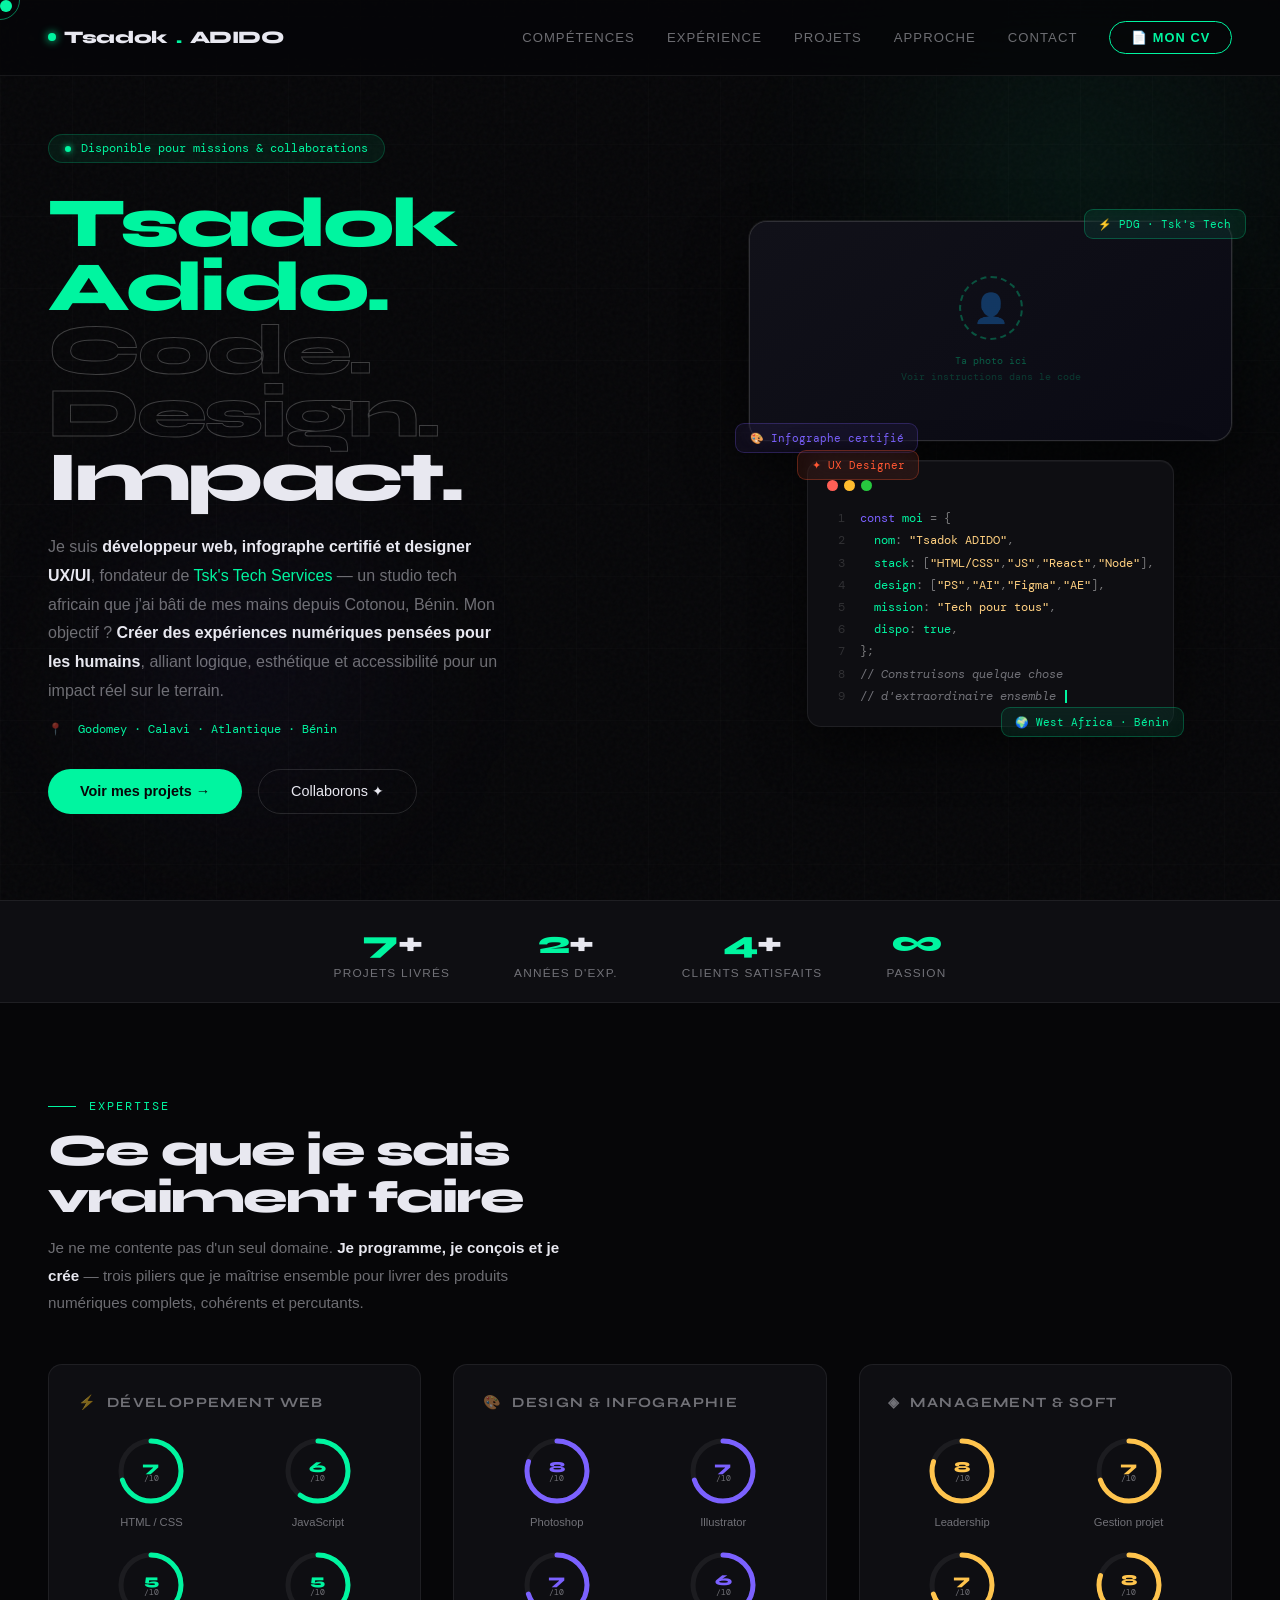
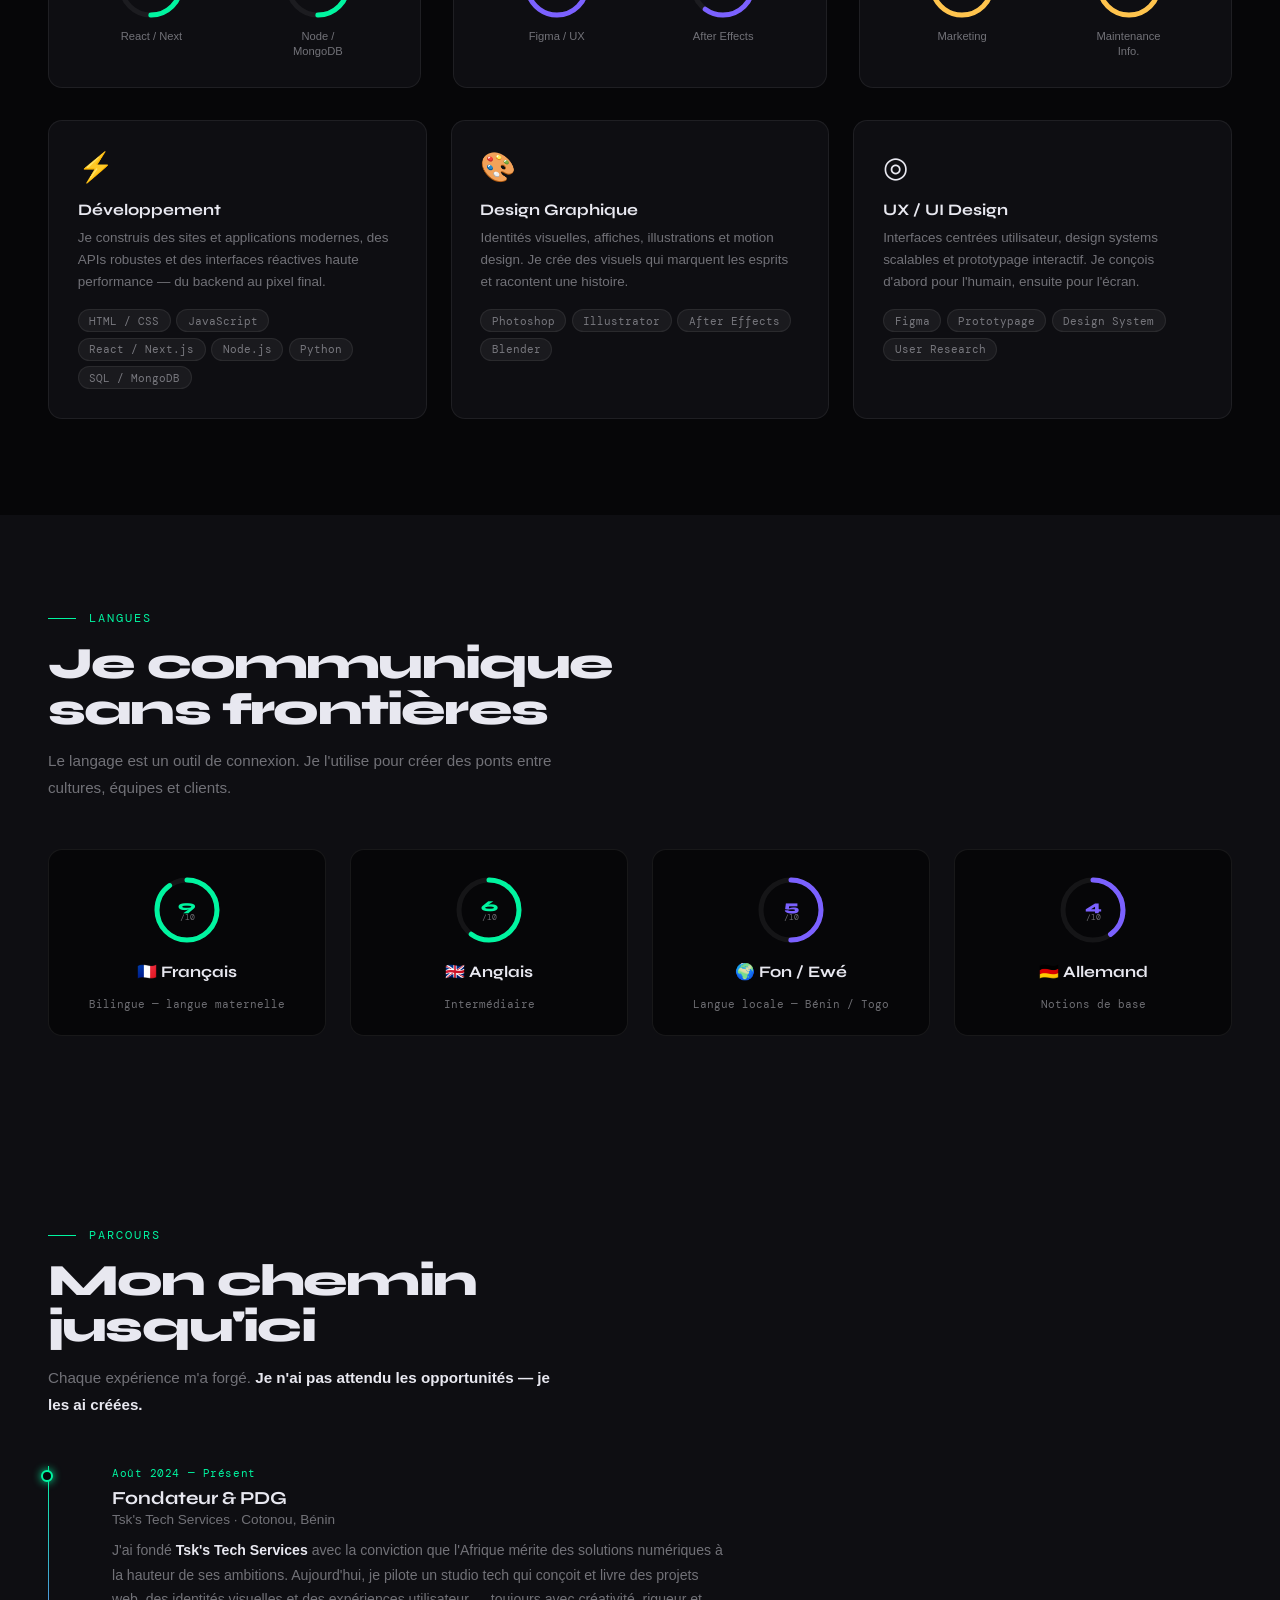
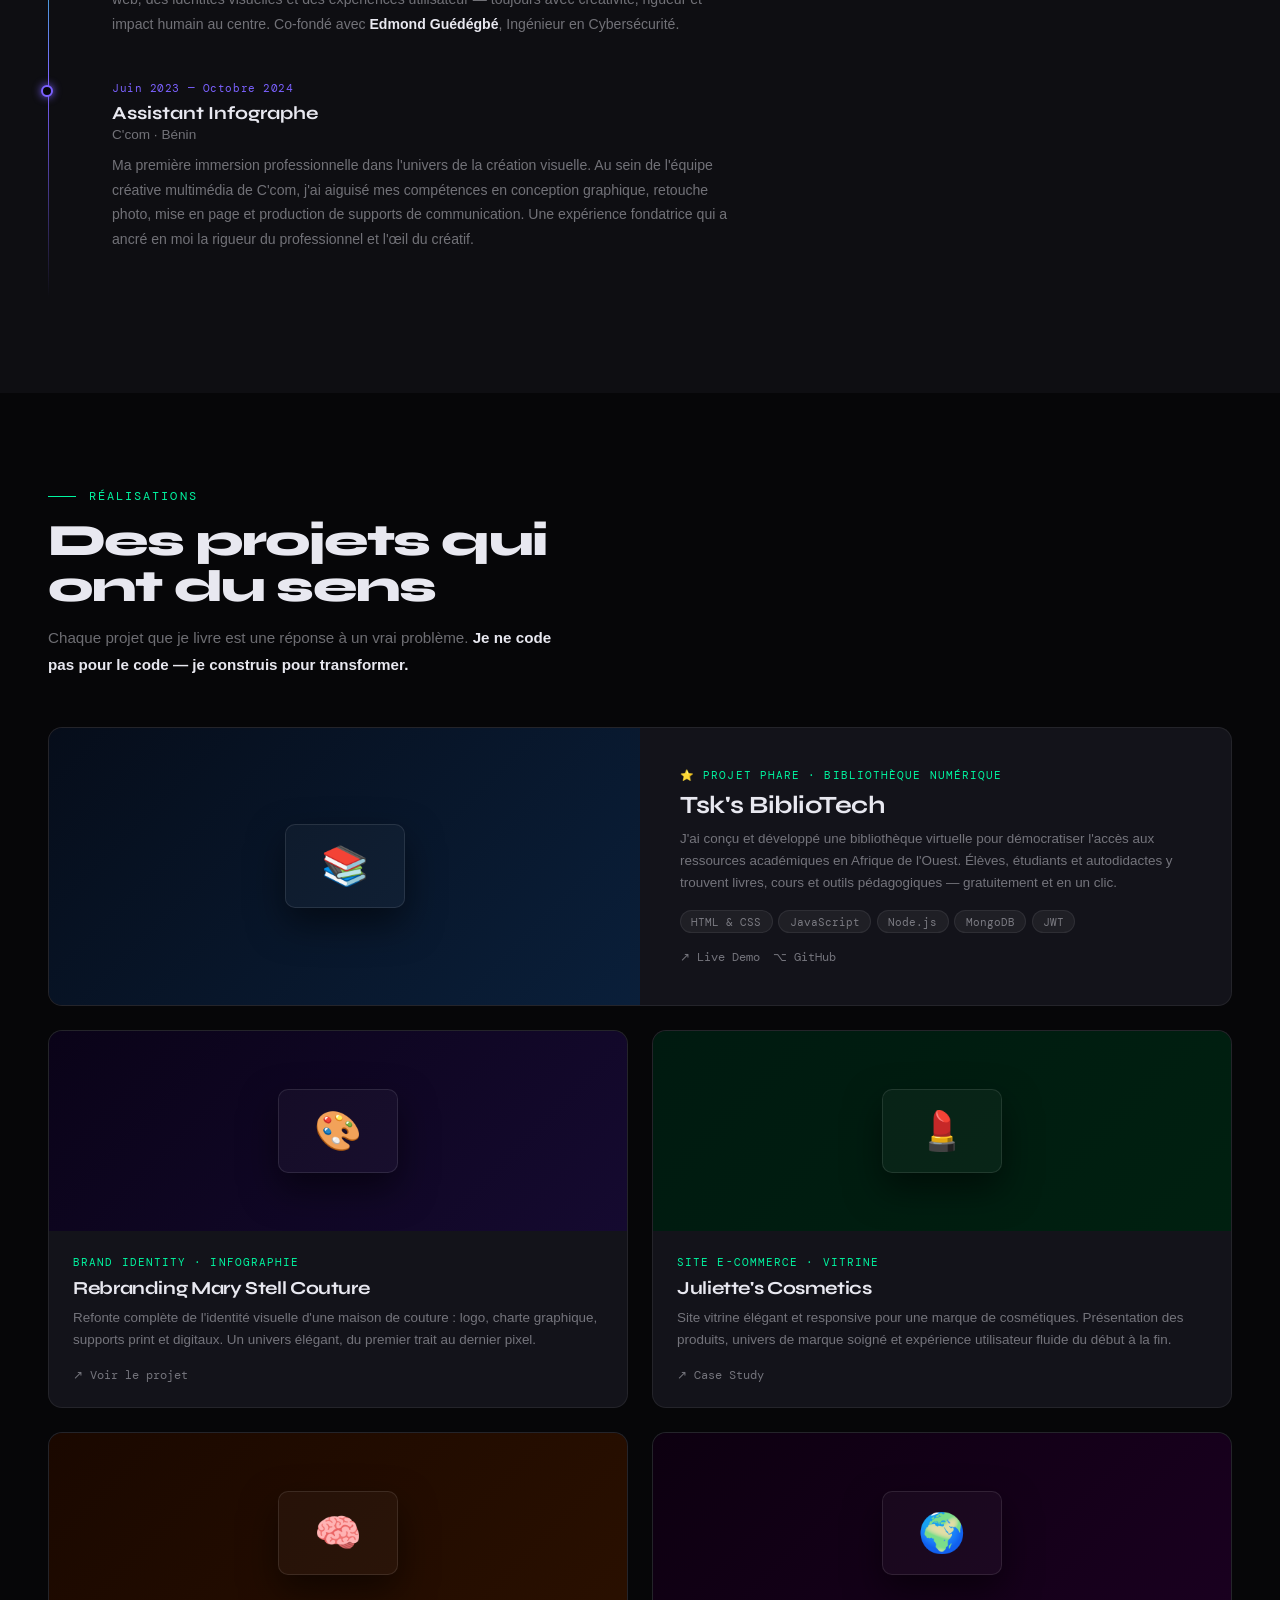
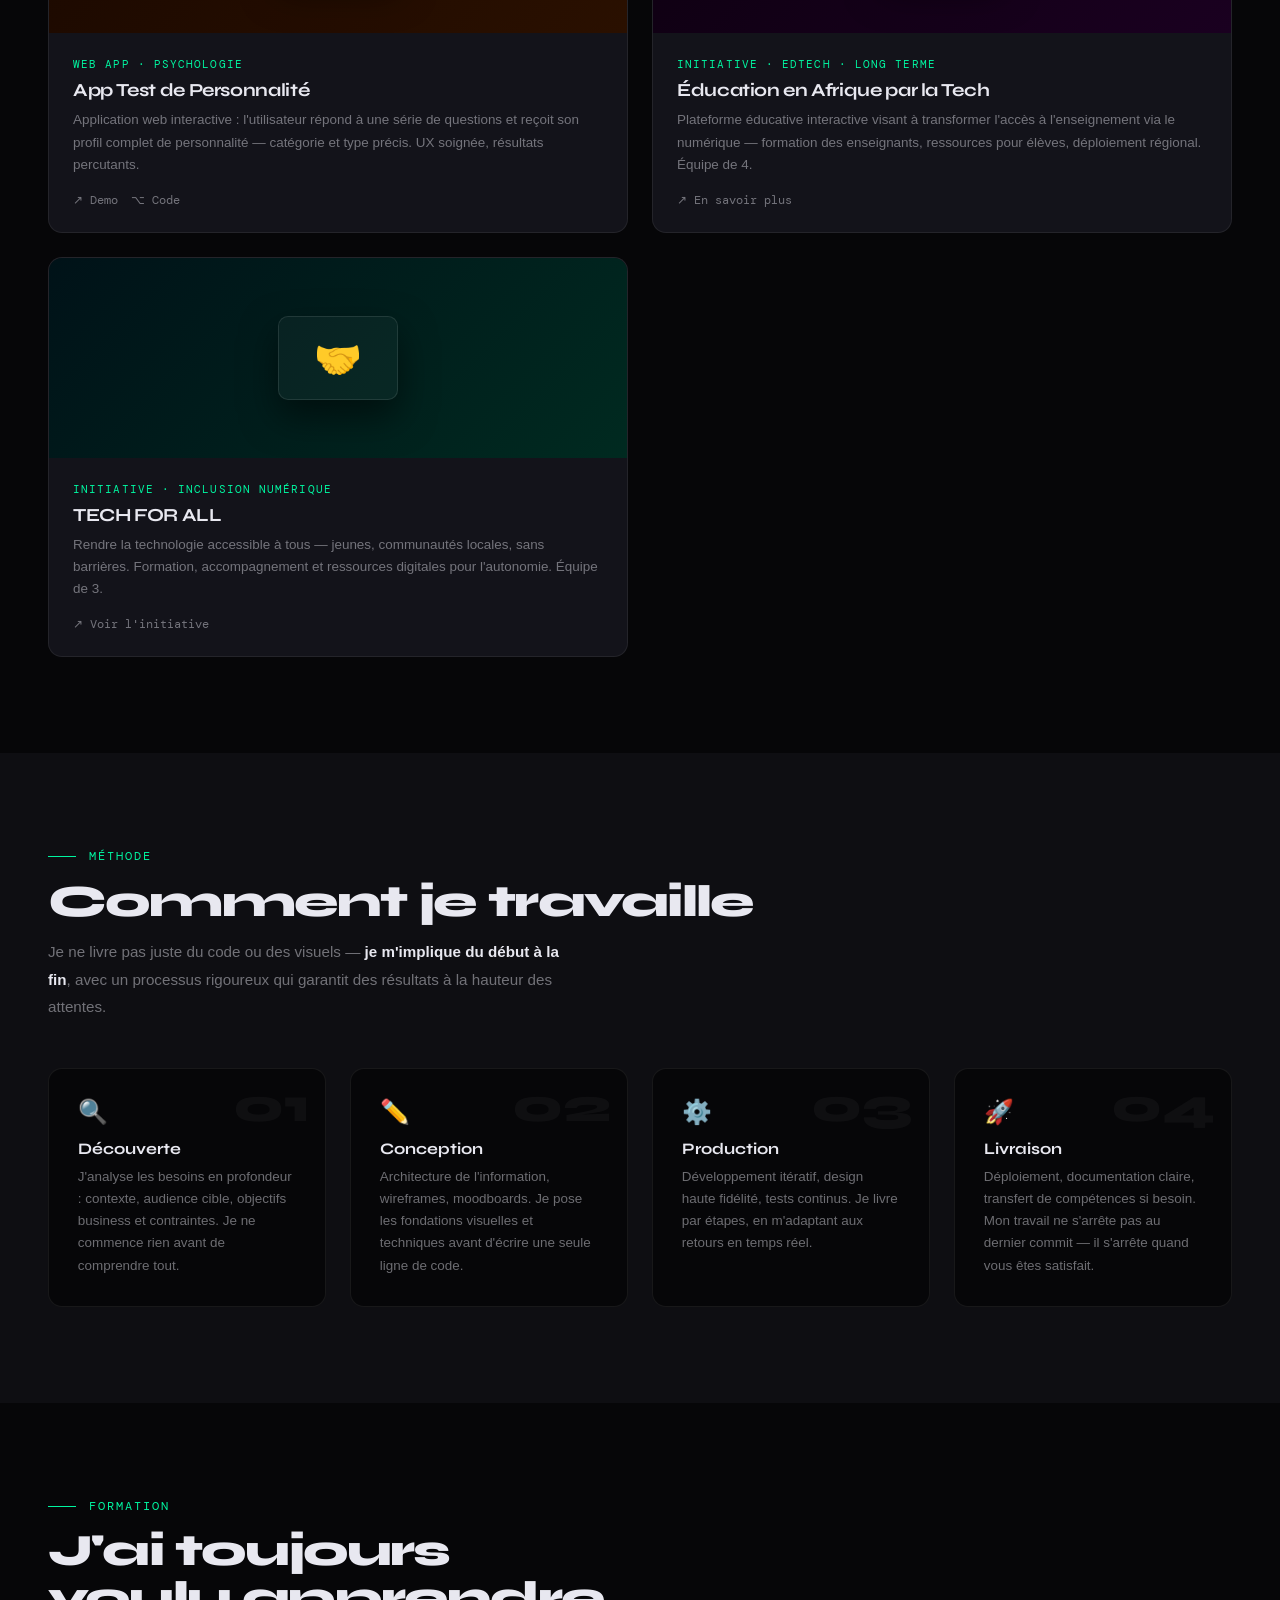
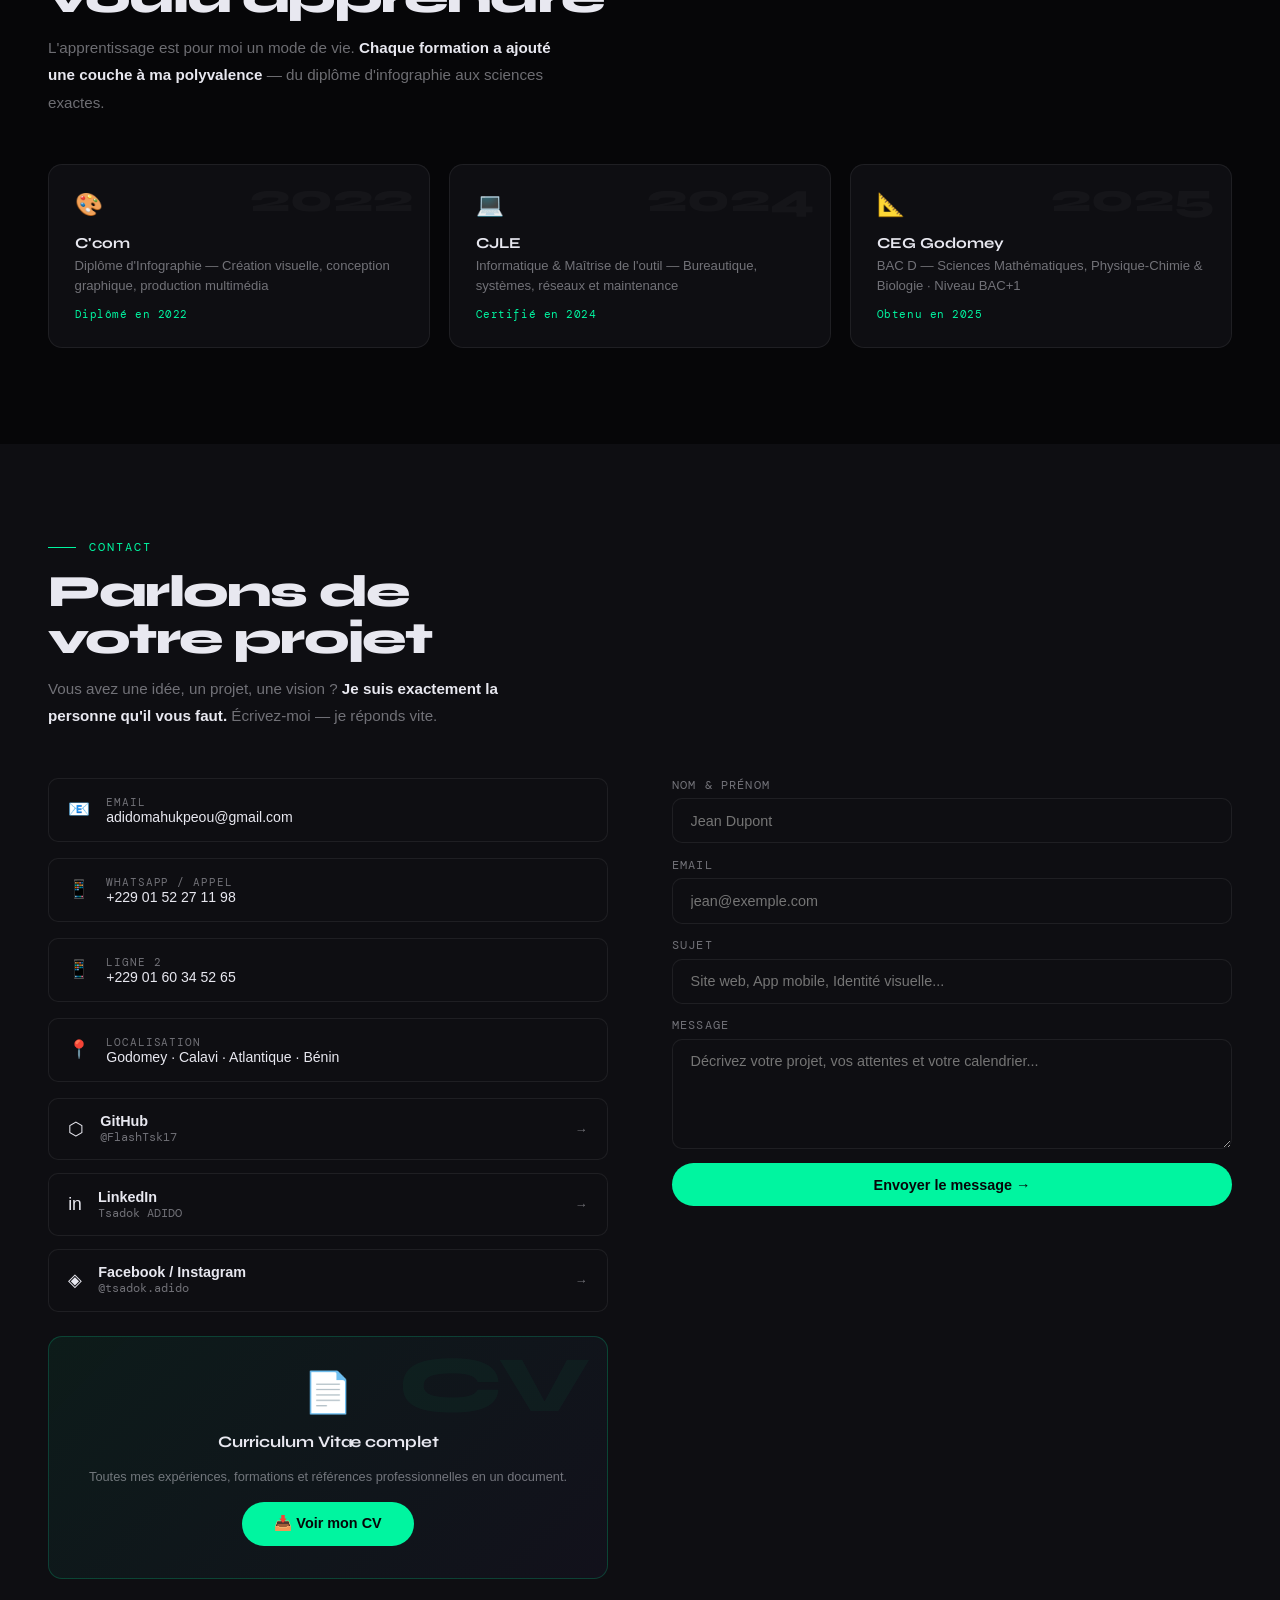
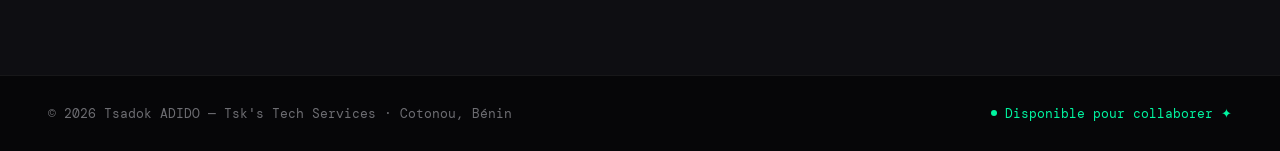
==== Tsadok's PortFolio.html @ 2be6f24f "Add files via upload" ====
<!DOCTYPE html>
<html lang="fr">
<head>
<meta charset="UTF-8">
<meta name="viewport" content="width=device-width, initial-scale=1.0">
<title>Tsadok Adido — Dev · Infographie · UX</title>
<meta name="description" content="Je suis Tsadok Adido — Fondateur de Tsk's Tech Services, développeur web, infographe et designer UX/UI basé à Cotonou, Bénin.">
<link href="https://fonts.googleapis.com/css2?family=Syne:wght@400;700;800&family=DM+Mono:wght@300;400&family=Cabinet+Grotesk:wght@400;500;700;900&display=swap" rel="stylesheet">
<style>
/* ═══════════════════════════════════════════════════
   VARIABLES
═══════════════════════════════════════════════════ */
:root {
  --bg:      #060608;
  --surf:    #0e0e12;
  --surf2:   #13131a;
  --border:  rgba(255,255,255,.07);
  --border2: rgba(255,255,255,.12);
  --accent:  #00f5a0;
  --accent2: #7b61ff;
  --accent3: #ff5733;
  --gold:    #ffc44d;
  --text:    #e8e8f0;
  --muted:   rgba(232,232,240,.46);
  --r:       14px;
  --glow:    0 0 40px rgba(0,245,160,.15);
}
*,*::before,*::after{margin:0;padding:0;box-sizing:border-box;}
html{scroll-behavior:smooth;}
body{
  background:var(--bg);
  color:var(--text);
  font-family:'Cabinet Grotesk',sans-serif;
  overflow-x:hidden;
}
a{text-decoration:none;color:inherit;}

/* ═══════════════════════════════════════════════════
   CURSOR — desktop mouse uniquement
═══════════════════════════════════════════════════ */
.cursor{
  width:12px;height:12px;background:var(--accent);border-radius:50%;
  position:fixed;top:0;left:0;pointer-events:none;z-index:9999;
  mix-blend-mode:screen;
}
.cursor-ring{
  width:40px;height:40px;
  border:1px solid rgba(0,245,160,.5);border-radius:50%;
  position:fixed;top:0;left:0;pointer-events:none;z-index:9998;
  transition:width .3s,height .3s;
}
@media(hover:hover){body{cursor:none;}a,button{cursor:none;}}
@media(hover:none){.cursor,.cursor-ring{display:none!important;}}

/* ═══════════════════════════════════════════════════
   NOISE + GRID
═══════════════════════════════════════════════════ */
body::before{
  content:'';position:fixed;inset:0;
  background-image:
    url("data:image/svg+xml,%3Csvg viewBox='0 0 256 256' xmlns='http://www.w3.org/2000/svg'%3E%3Cfilter id='n'%3E%3CfeTurbulence type='fractalNoise' baseFrequency='0.9' numOctaves='4' stitchTiles='stitch'/%3E%3C/filter%3E%3Crect width='100%25' height='100%25' filter='url(%23n)' opacity='0.03'/%3E%3C/svg%3E"),
    linear-gradient(rgba(255,255,255,.013) 1px,transparent 1px),
    linear-gradient(90deg,rgba(255,255,255,.013) 1px,transparent 1px);
  background-size:auto,72px 72px,72px 72px;
  pointer-events:none;z-index:0;
}

/* ═══════════════════════════════════════════════════
   KEYFRAMES
═══════════════════════════════════════════════════ */
@keyframes blink  {0%,100%{opacity:1}50%{opacity:.1}}
@keyframes fadeUp {from{opacity:0;transform:translateY(28px)}to{opacity:1;transform:none}}
@keyframes floatA {0%,100%{transform:translateY(0)}50%{transform:translateY(-8px)}}
@keyframes floatB {0%,100%{transform:translateY(0)}50%{transform:translateY(7px)}}
@keyframes orb1   {0%,100%{transform:translateY(0) scale(1)}50%{transform:translateY(-30px) scale(1.05)}}
@keyframes orb2   {0%,100%{transform:translateY(0)}50%{transform:translateY(20px)}}
@keyframes spin   {to{transform:rotate(360deg)}}
@keyframes caret  {0%,100%{opacity:1}50%{opacity:0}}

/* ═══════════════════════════════════════════════════
   NAV
═══════════════════════════════════════════════════ */
nav{
  position:fixed;top:0;left:0;right:0;
  padding:1.3rem 3rem;
  display:flex;justify-content:space-between;align-items:center;
  z-index:500;backdrop-filter:blur(22px);
  border-bottom:1px solid var(--border);
  background:rgba(6,6,8,.78);
}
.nav-logo{
  font-family:'Syne',sans-serif;font-weight:800;font-size:1.1rem;
  letter-spacing:-.02em;display:flex;align-items:center;gap:.5rem;
}
.nav-logo .ndot{
  width:8px;height:8px;background:var(--accent);border-radius:50%;
  box-shadow:0 0 8px var(--accent);animation:blink 2s ease infinite;
}
.nav-links{display:flex;gap:2rem;list-style:none;align-items:center;}
.nav-links a{
  color:var(--muted);font-size:.82rem;font-weight:500;
  letter-spacing:.08em;text-transform:uppercase;
  transition:color .25s;position:relative;
}
.nav-links a::after{
  content:'';position:absolute;bottom:-3px;left:0;
  width:0;height:1px;background:var(--accent);transition:width .3s;
}
.nav-links a:hover{color:var(--text);}
.nav-links a:hover::after{width:100%;}
.nav-cv{
  padding:.5rem 1.3rem;border:1px solid var(--accent);border-radius:100px;
  color:var(--accent)!important;font-size:.8rem!important;font-weight:600!important;
  transition:background .25s,color .25s,box-shadow .25s!important;
  display:flex;align-items:center;gap:.4rem;
}
.nav-cv:hover{background:var(--accent);color:var(--bg)!important;box-shadow:0 0 20px rgba(0,245,160,.3);}
.nav-cv::after{display:none!important;}

/* Hamburger */
.hamburger{
  display:none;flex-direction:column;gap:5px;
  background:none;border:none;padding:.4rem;z-index:510;position:relative;
}
.hamburger span{
  display:block;width:24px;height:2px;background:var(--text);border-radius:2px;
  transition:transform .3s,opacity .3s;
}
.hamburger.open span:nth-child(1){transform:translateY(7px) rotate(45deg);}
.hamburger.open span:nth-child(2){opacity:0;}
.hamburger.open span:nth-child(3){transform:translateY(-7px) rotate(-45deg);}

/* ═══════════════════════════════════════════════════
   HERO
═══════════════════════════════════════════════════ */
.hero{
  min-height:100vh;display:grid;grid-template-columns:1.15fr .85fr;
  align-items:center;padding:7rem 3rem 4rem;
  position:relative;overflow:hidden;gap:3rem;
}
.orb{position:absolute;border-radius:50%;pointer-events:none;filter:blur(90px);}
.orb1{
  width:520px;height:520px;top:-80px;right:-60px;
  background:radial-gradient(circle,rgba(0,245,160,.1),transparent 65%);
  animation:orb1 8s ease-in-out infinite;
}
.orb2{
  width:380px;height:380px;bottom:40px;left:60px;
  background:radial-gradient(circle,rgba(123,97,255,.09),transparent 65%);
  animation:orb2 11s ease-in-out infinite;
}
.hero-content{position:relative;z-index:1;}

.hero-badge{
  display:inline-flex;align-items:center;gap:.6rem;
  padding:.38rem 1rem;
  background:rgba(0,245,160,.07);border:1px solid rgba(0,245,160,.2);
  border-radius:100px;font-family:'DM Mono',monospace;
  font-size:.72rem;color:var(--accent);margin-bottom:1.8rem;
  animation:fadeUp .7s ease both;
}
.badge-dot{
  width:6px;height:6px;background:var(--accent);border-radius:50%;
  box-shadow:0 0 6px var(--accent);animation:blink 1.5s ease infinite;
}
.hero-title{
  font-family:'Syne',sans-serif;
  font-size:clamp(2.8rem,5.5vw,5.6rem);
  font-weight:800;line-height:.9;letter-spacing:-.04em;
  margin-bottom:1.5rem;animation:fadeUp .7s .08s ease both;
}
.ht-name{display:block;color:var(--accent);}
.ht-out{display:block;-webkit-text-stroke:1px rgba(255,255,255,.22);color:transparent;}
.ht-plain{display:block;}

.hero-bio{
  color:var(--muted);font-size:1rem;line-height:1.8;
  max-width:460px;margin-bottom:.8rem;
  animation:fadeUp .7s .15s ease both;
}
/* Texte autobiographique mis en valeur */
.hero-bio strong{color:var(--text);}
.hero-bio em{color:var(--accent);font-style:normal;}

.hero-loc{
  display:inline-flex;align-items:center;gap:.5rem;
  font-family:'DM Mono',monospace;font-size:.74rem;color:var(--muted);
  margin-bottom:2rem;animation:fadeUp .7s .2s ease both;
}
.hero-loc b{color:var(--accent);font-weight:400;}

.hero-actions{
  display:flex;gap:1rem;flex-wrap:wrap;
  animation:fadeUp .7s .25s ease both;
}
.btn-primary{
  padding:.85rem 2rem;background:var(--accent);color:var(--bg);
  border:none;border-radius:100px;
  font-family:'Cabinet Grotesk',sans-serif;font-size:.9rem;font-weight:700;
  transition:transform .2s,box-shadow .2s;
  display:inline-flex;align-items:center;gap:.5rem;
}
.btn-primary:hover{transform:translateY(-2px);box-shadow:0 10px 30px rgba(0,245,160,.3);}
.btn-outline{
  padding:.85rem 2rem;background:transparent;
  border:1px solid var(--border2);color:var(--text);border-radius:100px;
  font-family:'Cabinet Grotesk',sans-serif;font-size:.9rem;font-weight:500;
  transition:border-color .2s,background .2s;
  display:inline-flex;align-items:center;gap:.5rem;
}
.btn-outline:hover{border-color:rgba(255,255,255,.25);background:rgba(255,255,255,.04);}

/* Photo + Code window côte à côte */
.hero-visual{
  position:relative;z-index:1;
  display:flex;flex-direction:column;gap:1.2rem;
  align-items:center;animation:fadeUp .7s .3s ease both;
}

/* Photo card */
.photo-card{position:relative;width:100%;}
.photo-frame{
  width:100%;height:220px;border-radius:18px;overflow:hidden;
  border:1px solid var(--border2);background:var(--surf2);
  box-shadow:0 30px 60px rgba(0,0,0,.6),0 0 0 1px var(--border);
}
/*
  ══ PHOTO — remplace ta photo ══
  Option A : dans .photo-frame, ajoute background-image:url('photo.jpg');background-size:cover;background-position:top;
             puis supprime la div .photo-ph
  Option B : remplace .photo-ph par <img src="photo.jpg" style="width:100%;height:100%;object-fit:cover;object-position:top" alt="Tsadok Adido">
*/
.photo-ph{
  width:100%;height:100%;
  background:linear-gradient(145deg,#111119,#0a0a14);
  display:flex;flex-direction:column;align-items:center;justify-content:center;gap:.8rem;
}
.photo-ph-icon{
  width:64px;height:64px;border-radius:50%;
  border:2px dashed rgba(0,245,160,.3);
  display:flex;align-items:center;justify-content:center;
  font-size:1.8rem;color:rgba(0,245,160,.4);
}
.photo-ph-text{
  font-family:'DM Mono',monospace;font-size:.65rem;
  color:rgba(0,245,160,.35);text-align:center;padding:0 1rem;line-height:1.6;
}
/* Chips */
.chip{
  position:absolute;padding:.45rem .85rem;border-radius:9px;
  font-size:.68rem;font-family:'DM Mono',monospace;
  border:1px solid;backdrop-filter:blur(10px);white-space:nowrap;
}
.chip1{top:-12px;right:-14px;background:rgba(0,245,160,.08);border-color:rgba(0,245,160,.25);color:var(--accent);animation:floatA 3s ease-in-out infinite;}
.chip2{bottom:-12px;left:-14px;background:rgba(123,97,255,.08);border-color:rgba(123,97,255,.25);color:var(--accent2);animation:floatB 4s ease-in-out infinite;}

/* Code window */
.code-window{
  background:var(--surf);border:1px solid var(--border);border-radius:var(--r);
  padding:1.2rem;width:100%;
  font-family:'DM Mono',monospace;font-size:.75rem;line-height:1.85;
  box-shadow:0 20px 50px rgba(0,0,0,.5),inset 0 1px 0 rgba(255,255,255,.04);
}
.wc-row{display:flex;gap:6px;margin-bottom:1rem;}
.wc{width:11px;height:11px;border-radius:50%;}
.wc.r{background:#ff5f56;}.wc.y{background:#ffbd2e;}.wc.g{background:#27c93f;}
.cl{display:flex;gap:.9rem;}
.ln{color:rgba(255,255,255,.14);user-select:none;min-width:18px;text-align:right;}
.kw{color:var(--accent2);}.fn{color:var(--accent);}.str{color:#ffd080;}.cm{color:var(--muted);font-style:italic;}.pu{color:rgba(255,255,255,.45);}
.caret{display:inline-block;width:2px;height:13px;background:var(--accent);vertical-align:middle;animation:caret 1s step-end infinite;margin-left:2px;}
/* floating badges on code window */
.fb{
  position:absolute;padding:.45rem .85rem;border-radius:9px;
  font-size:.68rem;font-family:'DM Mono',monospace;
  border:1px solid;backdrop-filter:blur(10px);white-space:nowrap;pointer-events:none;
}
.fb1{top:-10px;left:-10px;background:rgba(255,87,51,.1);border-color:rgba(255,87,51,.3);color:var(--accent3);animation:floatA 3.5s ease-in-out infinite;}
.fb2{bottom:-10px;right:-10px;background:rgba(0,245,160,.08);border-color:rgba(0,245,160,.25);color:var(--accent);animation:floatB 4s 1s ease-in-out infinite;}
.code-wrap{position:relative;}

/* ═══════════════════════════════════════════════════
   STATS BAR
═══════════════════════════════════════════════════ */
.stats-bar{
  padding:1.4rem 3rem;
  border-top:1px solid var(--border);border-bottom:1px solid var(--border);
  display:flex;justify-content:center;gap:4rem;
  background:var(--surf);position:relative;z-index:1;
}
.stat{text-align:center;}
.stat-num{font-family:'Syne',sans-serif;font-size:2rem;font-weight:800;letter-spacing:-.03em;}
.stat-num em{color:var(--accent);font-style:normal;}
.stat-label{font-size:.74rem;color:var(--muted);margin-top:.2rem;text-transform:uppercase;letter-spacing:.1em;}

/* ═══════════════════════════════════════════════════
   SECTION HELPERS
═══════════════════════════════════════════════════ */
section{padding:6rem 3rem;position:relative;z-index:1;}
.section-tag{
  font-family:'DM Mono',monospace;font-size:.72rem;color:var(--accent);
  text-transform:uppercase;letter-spacing:.18em;margin-bottom:.9rem;
  display:flex;align-items:center;gap:.8rem;
}
.section-tag::before{content:'';width:28px;height:1px;background:var(--accent);}
.section-title{
  font-family:'Syne',sans-serif;font-size:clamp(2rem,3.5vw,3.2rem);
  font-weight:800;letter-spacing:-.04em;line-height:1.04;margin-bottom:.8rem;
}
.section-sub{color:var(--muted);font-size:.95rem;max-width:520px;line-height:1.8;margin-bottom:3rem;}
.section-sub strong{color:var(--text);}
.reveal{opacity:0;transform:translateY(28px);transition:opacity .8s ease,transform .8s ease;}
.reveal.visible{opacity:1;transform:none;}

/* ═══════════════════════════════════════════════════
   GAUGES
═══════════════════════════════════════════════════ */
.skills-layout{display:grid;grid-template-columns:repeat(3,1fr);gap:2rem;}
.skill-group{
  background:var(--surf);border:1px solid var(--border);
  border-radius:var(--r);padding:1.8rem;
  position:relative;overflow:hidden;
  transition:border-color .3s;
}
.skill-group:hover{border-color:rgba(0,245,160,.2);}
.skill-group::before{
  content:'';position:absolute;inset:0;
  background:radial-gradient(circle at var(--mx,50%) var(--my,50%),rgba(0,245,160,.05),transparent 65%);
  opacity:0;transition:opacity .3s;pointer-events:none;
}
.skill-group:hover::before{opacity:1;}
.sg-title{
  font-family:'Syne',sans-serif;font-weight:700;font-size:.88rem;
  margin-bottom:1.5rem;color:var(--muted);
  text-transform:uppercase;letter-spacing:.1em;
  display:flex;align-items:center;gap:.6rem;
}
.gauge-grid{display:grid;grid-template-columns:1fr 1fr;gap:1.2rem;}
.gauge-item{display:flex;flex-direction:column;align-items:center;gap:.5rem;}
.gauge-wrap{position:relative;width:72px;height:72px;}
.gauge-wrap svg{width:72px;height:72px;transform:rotate(-90deg);}
.g-track{fill:none;stroke:rgba(255,255,255,.06);stroke-width:5;}
.g-fill{
  fill:none;stroke-width:5;stroke-linecap:round;
  stroke-dasharray:188.5;stroke-dashoffset:188.5;
  transition:stroke-dashoffset 1.4s cubic-bezier(.4,0,.2,1);
}
.ca{stroke:var(--accent);}
.ca2{stroke:var(--accent2);}
.cgold{stroke:var(--gold);}
.ca3{stroke:var(--accent3);}
.gauge-val{
  position:absolute;inset:0;display:flex;flex-direction:column;
  align-items:center;justify-content:center;
  font-family:'Syne',sans-serif;font-weight:800;font-size:.95rem;line-height:1;
}
.gauge-val small{font-size:.48rem;color:var(--muted);font-family:'DM Mono',monospace;font-weight:400;}
.gauge-label{font-size:.7rem;text-align:center;color:var(--muted);line-height:1.3;max-width:78px;}

/* ═══════════════════════════════════════════════════
   SKILLS CARDS (trois piliers)
═══════════════════════════════════════════════════ */
.pillars{display:grid;grid-template-columns:repeat(3,1fr);gap:1.5rem;margin-top:2rem;}
.pillar-card{
  background:var(--surf);border:1px solid var(--border);
  border-radius:var(--r);padding:1.8rem;
  transition:border-color .3s;position:relative;overflow:hidden;
}
.pillar-card:hover{border-color:rgba(0,245,160,.2);}
.pillar-icon{font-size:1.8rem;margin-bottom:1rem;display:block;}
.pillar-name{font-family:'Syne',sans-serif;font-weight:700;font-size:1rem;margin-bottom:.5rem;}
.pillar-desc{font-size:.84rem;color:var(--muted);line-height:1.65;margin-bottom:1rem;}
.tags{display:flex;flex-wrap:wrap;gap:.35rem;}
.tag{
  padding:.22rem .65rem;background:rgba(255,255,255,.05);
  border:1px solid var(--border);border-radius:100px;
  font-family:'DM Mono',monospace;font-size:.68rem;color:var(--muted);
}

/* ═══════════════════════════════════════════════════
   LANGUES
═══════════════════════════════════════════════════ */
.lang-section{background:var(--surf);}
.lang-row{display:grid;grid-template-columns:repeat(4,1fr);gap:1.5rem;}
.lang-card{
  background:var(--bg);border:1px solid var(--border);
  border-radius:var(--r);padding:1.5rem;
  display:flex;flex-direction:column;align-items:center;gap:1rem;
  transition:border-color .3s;
}
.lang-card:hover{border-color:rgba(123,97,255,.3);}
.lang-name{font-family:'Syne',sans-serif;font-weight:700;font-size:1rem;}
.lang-level{font-size:.7rem;color:var(--muted);font-family:'DM Mono',monospace;text-align:center;}

/* ═══════════════════════════════════════════════════
   TIMELINE EXPÉRIENCE
═══════════════════════════════════════════════════ */
.exp-section{background:var(--surf);}
.timeline{position:relative;padding-left:2rem;max-width:860px;}
.timeline::before{
  content:'';position:absolute;left:0;top:0;bottom:0;width:1px;
  background:linear-gradient(to bottom,var(--accent),var(--accent2),transparent);
}
.tl-item{position:relative;padding:0 0 2.8rem 2rem;}
.tl-dot{
  position:absolute;left:-2.45rem;top:.2rem;
  width:12px;height:12px;border-radius:50%;
  border:2px solid var(--accent);background:var(--bg);
  box-shadow:0 0 8px var(--accent);
}
.tl-dot.d2{border-color:var(--accent2);box-shadow:0 0 8px var(--accent2);}
.tl-period{font-family:'DM Mono',monospace;font-size:.7rem;color:var(--accent);margin-bottom:.4rem;letter-spacing:.05em;}
.tl-period.p2{color:var(--accent2);}
.tl-title{font-family:'Syne',sans-serif;font-weight:700;font-size:1.15rem;margin-bottom:.2rem;}
.tl-company{font-size:.85rem;color:var(--muted);margin-bottom:.7rem;}
.tl-desc{font-size:.88rem;color:var(--muted);line-height:1.75;max-width:620px;}
.tl-desc strong{color:var(--text);}

/* ═══════════════════════════════════════════════════
   PROJETS
═══════════════════════════════════════════════════ */
.projects-grid{display:grid;grid-template-columns:1fr 1fr;gap:1.5rem;}
.project-card{
  border:1px solid var(--border);border-radius:var(--r);
  overflow:hidden;background:var(--surf2);
  transition:border-color .3s,transform .3s;
}
.project-card:hover{border-color:rgba(0,245,160,.3);transform:translateY(-4px);}
.project-card.featured{grid-column:1/-1;display:grid;grid-template-columns:1fr 1fr;}
.project-thumb{
  height:200px;display:flex;align-items:center;justify-content:center;overflow:hidden;
}
.project-card.featured .project-thumb{height:auto;min-height:230px;}
.pt1{background:linear-gradient(135deg,#060d1a,#0a1f3a);}
.pt2{background:linear-gradient(135deg,#0a0318,#150a30);}
.pt3{background:linear-gradient(135deg,#001a10,#002010);}
.pt4{background:linear-gradient(135deg,#1a0800,#2a1000);}
.pt5{background:linear-gradient(135deg,#0d0010,#1a0020);}
.project-thumb-inner{
  width:120px;height:84px;border-radius:10px;
  border:1px solid rgba(255,255,255,.1);background:rgba(255,255,255,.03);
  display:flex;align-items:center;justify-content:center;
  font-size:2.4rem;box-shadow:0 16px 36px rgba(0,0,0,.5);
}
.project-info{padding:1.5rem;}
.project-card.featured .project-info{display:flex;flex-direction:column;justify-content:center;padding:2.5rem;}
.project-type{font-family:'DM Mono',monospace;font-size:.68rem;color:var(--accent);text-transform:uppercase;letter-spacing:.1em;margin-bottom:.5rem;}
.project-name{font-family:'Syne',sans-serif;font-weight:700;font-size:1.15rem;margin-bottom:.5rem;letter-spacing:-.02em;}
.project-card.featured .project-name{font-size:1.55rem;}
.project-desc{font-size:.84rem;color:var(--muted);line-height:1.65;margin-bottom:1rem;}
.project-links{display:flex;gap:.8rem;}
.project-link{font-size:.78rem;color:var(--muted);font-family:'DM Mono',monospace;display:flex;align-items:center;gap:.3rem;transition:color .2s;}
.project-link:hover{color:var(--accent);}

/* ═══════════════════════════════════════════════════
   PROCESS
═══════════════════════════════════════════════════ */
.process-section{background:var(--surf);}
.process-grid{display:grid;grid-template-columns:repeat(4,1fr);gap:1.5rem;counter-reset:step;}
.process-step{
  padding:1.8rem;border:1px solid var(--border);border-radius:var(--r);
  background:var(--bg);position:relative;counter-increment:step;
  transition:border-color .3s;
}
.process-step:hover{border-color:rgba(0,245,160,.2);}
.process-step::before{
  content:'0' counter(step);
  font-family:'Syne',sans-serif;font-size:3rem;font-weight:800;
  color:rgba(255,255,255,.04);position:absolute;top:.8rem;right:1rem;line-height:1;
}
.step-icon{font-size:1.5rem;}
.process-step h3{font-family:'Syne',sans-serif;font-weight:700;margin:.8rem 0 .5rem;font-size:1rem;}
.process-step p{font-size:.84rem;color:var(--muted);line-height:1.65;}

/* ═══════════════════════════════════════════════════
   FORMATION
═══════════════════════════════════════════════════ */
.edu-grid{display:grid;grid-template-columns:repeat(3,1fr);gap:1.2rem;}
.edu-card{
  background:var(--surf);border:1px solid var(--border);border-radius:var(--r);
  padding:1.6rem;position:relative;overflow:hidden;transition:border-color .3s;
}
.edu-card:hover{border-color:rgba(0,245,160,.2);}
.edu-card::before{
  content:attr(data-year);position:absolute;right:1rem;top:.8rem;
  font-family:'Syne',sans-serif;font-size:2.5rem;font-weight:800;
  color:rgba(255,255,255,.03);line-height:1;pointer-events:none;
}
.edu-icon{font-size:1.4rem;margin-bottom:1rem;}
.edu-inst{font-family:'Syne',sans-serif;font-weight:700;font-size:.95rem;margin-bottom:.3rem;}
.edu-major{font-size:.82rem;color:var(--muted);line-height:1.5;margin-bottom:.7rem;}
.edu-year{font-family:'DM Mono',monospace;font-size:.7rem;color:var(--accent);letter-spacing:.05em;}

/* ═══════════════════════════════════════════════════
   CONTACT
═══════════════════════════════════════════════════ */
.contact-grid{display:grid;grid-template-columns:1fr 1fr;gap:4rem;align-items:start;}
.contact-info{display:flex;flex-direction:column;gap:1rem;}
.contact-row{
  display:flex;align-items:center;gap:1rem;
  padding:1rem 1.2rem;background:var(--surf);
  border:1px solid var(--border);border-radius:10px;font-size:.88rem;
  transition:border-color .3s;
}
.contact-row:hover{border-color:rgba(0,245,160,.25);}
.ci{font-size:1.1rem;}
.cr-label{font-size:.7rem;color:var(--muted);font-family:'DM Mono',monospace;text-transform:uppercase;letter-spacing:.08em;}
.cr-val{font-weight:500;word-break:break-all;}
.socials{display:flex;flex-direction:column;gap:.8rem;margin-top:1rem;}
.social-link{
  display:flex;align-items:center;gap:1rem;
  padding:.9rem 1.2rem;border:1px solid var(--border);border-radius:10px;
  background:var(--surf);transition:border-color .3s,transform .2s;
}
.social-link:hover{border-color:rgba(0,245,160,.3);transform:translateX(4px);}
.social-icon{font-size:1.1rem;}
.social-info{flex:1;}
.social-name{font-weight:600;font-size:.9rem;}
.social-handle{font-size:.75rem;color:var(--muted);font-family:'DM Mono',monospace;}
.social-arrow{color:var(--muted);font-size:.8rem;}
.cv-card{
  background:linear-gradient(135deg,rgba(0,245,160,.06),rgba(123,97,255,.04));
  border:1px solid rgba(0,245,160,.2);border-radius:var(--r);
  padding:2rem;display:flex;flex-direction:column;align-items:center;
  gap:1rem;text-align:center;margin-top:1.5rem;position:relative;overflow:hidden;
}
.cv-card::before{
  content:'CV';position:absolute;right:1rem;top:.5rem;
  font-family:'Syne',sans-serif;font-size:5rem;font-weight:800;
  color:rgba(0,245,160,.04);line-height:1;pointer-events:none;
}
.cv-icon{font-size:2.5rem;}
.cv-title{font-family:'Syne',sans-serif;font-weight:700;font-size:1rem;}
.cv-sub{font-size:.8rem;color:var(--muted);line-height:1.5;}
.form-stack{display:flex;flex-direction:column;gap:.9rem;}
.fg{display:flex;flex-direction:column;gap:.35rem;}
.fg label{font-size:.72rem;color:var(--muted);font-family:'DM Mono',monospace;text-transform:uppercase;letter-spacing:.1em;}
.fg input,.fg textarea{
  background:var(--surf);border:1px solid var(--border);border-radius:10px;
  padding:.85rem 1.1rem;color:var(--text);
  font-family:'Cabinet Grotesk',sans-serif;font-size:.9rem;
  outline:none;transition:border-color .3s;resize:vertical;
}
.fg input:focus,.fg textarea:focus{border-color:var(--accent);}
.fg textarea{min-height:110px;}

/* ═══════════════════════════════════════════════════
   FOOTER
═══════════════════════════════════════════════════ */
footer{
  padding:1.8rem 3rem;border-top:1px solid var(--border);
  display:flex;justify-content:space-between;align-items:center;
  font-size:.8rem;color:var(--muted);position:relative;z-index:1;
}
footer span{font-family:'DM Mono',monospace;}
.footer-status{display:flex;align-items:center;gap:.5rem;color:var(--accent);}
.footer-status .fdot{width:6px;height:6px;background:var(--accent);border-radius:50%;animation:blink 1.5s infinite;}

/* ═══════════════════════════════════════════════════
   SCROLLBAR
═══════════════════════════════════════════════════ */
::-webkit-scrollbar{width:3px;}
::-webkit-scrollbar-track{background:var(--bg);}
::-webkit-scrollbar-thumb{background:rgba(0,245,160,.3);border-radius:2px;}

/* ═══════════════════════════════════════════════════
   RESPONSIVE — MOBILE ≤768px
═══════════════════════════════════════════════════ */
@media(max-width:768px){
  nav{padding:1rem 1.2rem;}
  .hamburger{display:flex;}
  .nav-links{
    position:fixed;inset:0;
    background:rgba(6,6,8,.97);backdrop-filter:blur(20px);
    flex-direction:column;justify-content:center;align-items:center;
    gap:2rem;opacity:0;pointer-events:none;transition:opacity .3s;z-index:490;
  }
  .nav-links.open{opacity:1;pointer-events:all;}
  .nav-links a{font-size:1.3rem;}
  .nav-cv{padding:.7rem 1.8rem;font-size:1rem!important;}

  .hero{grid-template-columns:1fr;padding:5.5rem 1.2rem 3rem;text-align:center;gap:2rem;}
  .hero-content{display:flex;flex-direction:column;align-items:center;}
  .hero-bio{text-align:left;max-width:100%;}
  .hero-loc{justify-content:center;}
  .hero-actions{justify-content:center;}
  .orb1,.orb2{display:none;}

  .hero-visual{width:100%;}
  .photo-frame{height:180px;}
  .chip{font-size:.6rem;}
  .chip1{right:-10px;top:-8px;}
  .chip2{left:-10px;bottom:-8px;}

  .stats-bar{gap:1.2rem;flex-wrap:wrap;padding:1.2rem;}
  .stat-num{font-size:1.5rem;}

  section{padding:4rem 1.2rem;}
  .section-sub{max-width:100%;}

  .skills-layout{grid-template-columns:1fr;}
  .gauge-grid{grid-template-columns:1fr 1fr;}
  .pillars{grid-template-columns:1fr;}

  .projects-grid{grid-template-columns:1fr;}
  .project-card.featured{grid-column:auto;display:block;}
  .project-card.featured .project-thumb{height:180px;}

  .process-grid{grid-template-columns:1fr 1fr;}
  .edu-grid{grid-template-columns:1fr;}
  .lang-row{grid-template-columns:1fr 1fr;}
  .timeline{padding-left:1.4rem;}
  .contact-grid{grid-template-columns:1fr;gap:2rem;}
  footer{flex-direction:column;gap:.8rem;text-align:center;padding:1.5rem 1.2rem;}
}

/* ═══════════════════════════════════════════════════
   RESPONSIVE — TABLETTE 769–1024px
═══════════════════════════════════════════════════ */
@media(min-width:769px) and (max-width:1024px){
  nav{padding:1.2rem 2rem;}
  .hero{grid-template-columns:1fr 1fr;padding:7rem 2rem 4rem;gap:2rem;}
  .hero-title{font-size:clamp(2.4rem,4.5vw,4rem);}
  section{padding:5rem 2rem;}
  .stats-bar{gap:2rem;padding:1.2rem 2rem;}
  .skills-layout{grid-template-columns:1fr 1fr;}
  .gauge-grid{grid-template-columns:1fr 1fr;}
  .pillars{grid-template-columns:1fr 1fr;}
  .projects-grid{grid-template-columns:1fr 1fr;}
  .project-card.featured{grid-column:1/-1;display:grid;grid-template-columns:1fr 1fr;}
  .process-grid{grid-template-columns:1fr 1fr;}
  .edu-grid{grid-template-columns:1fr 1fr;}
  .lang-row{grid-template-columns:1fr 1fr;}
  .contact-grid{grid-template-columns:1fr 1fr;gap:2.5rem;}
  footer{padding:1.5rem 2rem;}
}
</style>
</head>
<body>

<div class="cursor" id="cursor"></div>
<div class="cursor-ring" id="cursorRing"></div>

<!-- ══ NAV ══════════════════════════════════════════ -->
<nav>
  <div class="nav-logo"><div class="ndot"></div>Tsadok<span style="color:var(--accent)">.</span>ADIDO</div>
  <ul class="nav-links" id="navLinks">
    <li><a href="#skills"     class="ni">Compétences</a></li>
    <li><a href="#experience" class="ni">Expérience</a></li>
    <li><a href="#projects"   class="ni">Projets</a></li>
    <li><a href="#process"    class="ni">Approche</a></li>
    <li><a href="#contact"    class="ni">Contact</a></li>
    <!-- 👇 REMPLACE href="#" par le lien de ton CV PDF (ex: Google Drive) -->
    <li><a href="#" target="_blank" rel="noopener" class="nav-cv ni">📄 Mon CV</a></li>
  </ul>
  <button class="hamburger" id="hamburger" aria-label="Ouvrir le menu">
    <span></span><span></span><span></span>
  </button>
</nav>

<!-- ══ HERO ══════════════════════════════════════════ -->
<section class="hero">
  <div class="orb orb1"></div>
  <div class="orb orb2"></div>

  <div class="hero-content">
    <div class="hero-badge"><span class="badge-dot"></span>Disponible pour missions &amp; collaborations</div>
    <h1 class="hero-title">
      <span class="ht-name">Tsadok Adido.</span>
      <span class="ht-out">Code. Design.</span>
      <span class="ht-plain">Impact.</span>
    </h1>
    <p class="hero-bio">
      Je suis <strong>développeur web, infographe certifié et designer UX/UI</strong>, fondateur de <em>Tsk's Tech Services</em> — un studio tech africain que j'ai bâti de mes mains depuis Cotonou, Bénin.
      Mon objectif ? <strong>Créer des expériences numériques pensées pour les humains</strong>, alliant logique, esthétique et accessibilité pour un impact réel sur le terrain.
    </p>
    <div class="hero-loc">📍&nbsp;<b>Godomey · Calavi · Atlantique · Bénin</b></div>
    <div class="hero-actions">
      <a href="#projects" class="btn-primary">Voir mes projets →</a>
      <a href="#contact"  class="btn-outline">Collaborons ✦</a>
    </div>
  </div>

  <div class="hero-visual">
    <!-- Photo -->
    <div class="photo-card">
      <div class="chip chip1">⚡ PDG · Tsk's Tech</div>
      <div class="chip chip2">🎨 Infographe certifié</div>
      <div class="photo-frame">
        <!--
          PHOTO : remplace ce bloc par :
          <img src="ta-photo.jpg" style="width:100%;height:100%;object-fit:cover;object-position:top" alt="Tsadok Adido">
        -->
        <div class="photo-ph">
          <div class="photo-ph-icon">👤</div>
          <div class="photo-ph-text">Ta photo ici<br><span style="color:rgba(0,245,160,.2)">Voir instructions dans le code</span></div>
        </div>
      </div>
    </div>

    <!-- Code window -->
    <div class="code-wrap">
      <div class="fb fb1">✦ UX Designer</div>
      <div class="fb fb2">🌍 West Africa · Bénin</div>
      <div class="code-window">
        <div class="wc-row"><div class="wc r"></div><div class="wc y"></div><div class="wc g"></div></div>
        <div class="cl"><span class="ln">1</span><span><span class="kw">const</span> <span class="fn">moi</span> <span class="pu">= {</span></span></div>
        <div class="cl"><span class="ln">2</span><span>&nbsp;&nbsp;<span class="fn">nom</span><span class="pu">:</span> <span class="str">"Tsadok ADIDO"</span><span class="pu">,</span></span></div>
        <div class="cl"><span class="ln">3</span><span>&nbsp;&nbsp;<span class="fn">stack</span><span class="pu">:</span> <span class="pu">[</span><span class="str">"HTML/CSS"</span><span class="pu">,</span><span class="str">"JS"</span><span class="pu">,</span><span class="str">"React"</span><span class="pu">,</span><span class="str">"Node"</span><span class="pu">],</span></span></div>
        <div class="cl"><span class="ln">4</span><span>&nbsp;&nbsp;<span class="fn">design</span><span class="pu">:</span> <span class="pu">[</span><span class="str">"PS"</span><span class="pu">,</span><span class="str">"AI"</span><span class="pu">,</span><span class="str">"Figma"</span><span class="pu">,</span><span class="str">"AE"</span><span class="pu">],</span></span></div>
        <div class="cl"><span class="ln">5</span><span>&nbsp;&nbsp;<span class="fn">mission</span><span class="pu">:</span> <span class="str">"Tech pour tous"</span><span class="pu">,</span></span></div>
        <div class="cl"><span class="ln">6</span><span>&nbsp;&nbsp;<span class="fn">dispo</span><span class="pu">:</span> <span class="fn">true</span><span class="pu">,</span></span></div>
        <div class="cl"><span class="ln">7</span><span><span class="pu">};</span></span></div>
        <div class="cl"><span class="ln">8</span><span><span class="cm">// Construisons quelque chose</span></span></div>
        <div class="cl"><span class="ln">9</span><span><span class="cm">// d'extraordinaire ensemble</span> <span class="caret"></span></span></div>
      </div>
    </div>
  </div>
</section>

<!-- ══ STATS ══════════════════════════════════════════ -->
<div class="stats-bar">
  <div class="stat"><div class="stat-num"><em>7</em>+</div><div class="stat-label">Projets livrés</div></div>
  <div class="stat"><div class="stat-num"><em>2</em>+</div><div class="stat-label">Années d'exp.</div></div>
  <div class="stat"><div class="stat-num"><em>4</em>+</div><div class="stat-label">Clients satisfaits</div></div>
  <div class="stat"><div class="stat-num"><em>∞</em></div><div class="stat-label">Passion</div></div>
</div>

<!-- ══ COMPÉTENCES ══════════════════════════════════════════ -->
<section id="skills">
  <div class="section-tag">Expertise</div>
  <h2 class="section-title reveal">Ce que je sais<br>vraiment faire</h2>
  <p class="section-sub reveal">
    Je ne me contente pas d'un seul domaine. <strong>Je programme, je conçois et je crée</strong> — trois piliers que je maîtrise ensemble pour livrer des produits numériques complets, cohérents et percutants.
  </p>

  <!-- Gauges niveaux -->
  <div class="skills-layout reveal" id="skillsLayout">

    <div class="skill-group" id="sg1">
      <div class="sg-title"><span>⚡</span> Développement Web</div>
      <div class="gauge-grid">
        <div class="gauge-item">
          <div class="gauge-wrap"><svg viewBox="0 0 72 72"><circle class="g-track" cx="36" cy="36" r="30"/><circle class="g-fill ca" cx="36" cy="36" r="30" data-level="7"/></svg><div class="gauge-val" style="color:var(--accent)">7<small>/10</small></div></div>
          <div class="gauge-label">HTML / CSS</div>
        </div>
        <div class="gauge-item">
          <div class="gauge-wrap"><svg viewBox="0 0 72 72"><circle class="g-track" cx="36" cy="36" r="30"/><circle class="g-fill ca" cx="36" cy="36" r="30" data-level="6"/></svg><div class="gauge-val" style="color:var(--accent)">6<small>/10</small></div></div>
          <div class="gauge-label">JavaScript</div>
        </div>
        <div class="gauge-item">
          <div class="gauge-wrap"><svg viewBox="0 0 72 72"><circle class="g-track" cx="36" cy="36" r="30"/><circle class="g-fill ca" cx="36" cy="36" r="30" data-level="5"/></svg><div class="gauge-val" style="color:var(--accent)">5<small>/10</small></div></div>
          <div class="gauge-label">React / Next</div>
        </div>
        <div class="gauge-item">
          <div class="gauge-wrap"><svg viewBox="0 0 72 72"><circle class="g-track" cx="36" cy="36" r="30"/><circle class="g-fill ca" cx="36" cy="36" r="30" data-level="5"/></svg><div class="gauge-val" style="color:var(--accent)">5<small>/10</small></div></div>
          <div class="gauge-label">Node / MongoDB</div>
        </div>
      </div>
    </div>

    <div class="skill-group" id="sg2">
      <div class="sg-title"><span>🎨</span> Design &amp; Infographie</div>
      <div class="gauge-grid">
        <div class="gauge-item">
          <div class="gauge-wrap"><svg viewBox="0 0 72 72"><circle class="g-track" cx="36" cy="36" r="30"/><circle class="g-fill ca2" cx="36" cy="36" r="30" data-level="8"/></svg><div class="gauge-val" style="color:var(--accent2)">8<small>/10</small></div></div>
          <div class="gauge-label">Photoshop</div>
        </div>
        <div class="gauge-item">
          <div class="gauge-wrap"><svg viewBox="0 0 72 72"><circle class="g-track" cx="36" cy="36" r="30"/><circle class="g-fill ca2" cx="36" cy="36" r="30" data-level="7"/></svg><div class="gauge-val" style="color:var(--accent2)">7<small>/10</small></div></div>
          <div class="gauge-label">Illustrator</div>
        </div>
        <div class="gauge-item">
          <div class="gauge-wrap"><svg viewBox="0 0 72 72"><circle class="g-track" cx="36" cy="36" r="30"/><circle class="g-fill ca2" cx="36" cy="36" r="30" data-level="7"/></svg><div class="gauge-val" style="color:var(--accent2)">7<small>/10</small></div></div>
          <div class="gauge-label">Figma / UX</div>
        </div>
        <div class="gauge-item">
          <div class="gauge-wrap"><svg viewBox="0 0 72 72"><circle class="g-track" cx="36" cy="36" r="30"/><circle class="g-fill ca2" cx="36" cy="36" r="30" data-level="6"/></svg><div class="gauge-val" style="color:var(--accent2)">6<small>/10</small></div></div>
          <div class="gauge-label">After Effects</div>
        </div>
      </div>
    </div>

    <div class="skill-group" id="sg3">
      <div class="sg-title"><span>◈</span> Management &amp; Soft</div>
      <div class="gauge-grid">
        <div class="gauge-item">
          <div class="gauge-wrap"><svg viewBox="0 0 72 72"><circle class="g-track" cx="36" cy="36" r="30"/><circle class="g-fill cgold" cx="36" cy="36" r="30" data-level="8"/></svg><div class="gauge-val" style="color:var(--gold)">8<small>/10</small></div></div>
          <div class="gauge-label">Leadership</div>
        </div>
        <div class="gauge-item">
          <div class="gauge-wrap"><svg viewBox="0 0 72 72"><circle class="g-track" cx="36" cy="36" r="30"/><circle class="g-fill cgold" cx="36" cy="36" r="30" data-level="7"/></svg><div class="gauge-val" style="color:var(--gold)">7<small>/10</small></div></div>
          <div class="gauge-label">Gestion projet</div>
        </div>
        <div class="gauge-item">
          <div class="gauge-wrap"><svg viewBox="0 0 72 72"><circle class="g-track" cx="36" cy="36" r="30"/><circle class="g-fill cgold" cx="36" cy="36" r="30" data-level="7"/></svg><div class="gauge-val" style="color:var(--gold)">7<small>/10</small></div></div>
          <div class="gauge-label">Marketing</div>
        </div>
        <div class="gauge-item">
          <div class="gauge-wrap"><svg viewBox="0 0 72 72"><circle class="g-track" cx="36" cy="36" r="30"/><circle class="g-fill cgold" cx="36" cy="36" r="30" data-level="8"/></svg><div class="gauge-val" style="color:var(--gold)">8<small>/10</small></div></div>
          <div class="gauge-label">Maintenance Info.</div>
        </div>
      </div>
    </div>

  </div>

  <!-- Trois piliers -->
  <div class="pillars reveal">
    <div class="pillar-card">
      <span class="pillar-icon">⚡</span>
      <div class="pillar-name">Développement</div>
      <div class="pillar-desc">Je construis des sites et applications modernes, des APIs robustes et des interfaces réactives haute performance — du backend au pixel final.</div>
      <div class="tags">
        <span class="tag">HTML / CSS</span><span class="tag">JavaScript</span><span class="tag">React / Next.js</span>
        <span class="tag">Node.js</span><span class="tag">Python</span><span class="tag">SQL / MongoDB</span>
      </div>
    </div>
    <div class="pillar-card">
      <span class="pillar-icon">🎨</span>
      <div class="pillar-name">Design Graphique</div>
      <div class="pillar-desc">Identités visuelles, affiches, illustrations et motion design. Je crée des visuels qui marquent les esprits et racontent une histoire.</div>
      <div class="tags">
        <span class="tag">Photoshop</span><span class="tag">Illustrator</span><span class="tag">After Effects</span><span class="tag">Blender</span>
      </div>
    </div>
    <div class="pillar-card">
      <span class="pillar-icon">◎</span>
      <div class="pillar-name">UX / UI Design</div>
      <div class="pillar-desc">Interfaces centrées utilisateur, design systems scalables et prototypage interactif. Je conçois d'abord pour l'humain, ensuite pour l'écran.</div>
      <div class="tags">
        <span class="tag">Figma</span><span class="tag">Prototypage</span><span class="tag">Design System</span><span class="tag">User Research</span>
      </div>
    </div>
  </div>
</section>

<!-- ══ LANGUES ══════════════════════════════════════════ -->
<section class="lang-section">
  <div class="section-tag">Langues</div>
  <h2 class="section-title reveal">Je communique<br>sans frontières</h2>
  <p class="section-sub reveal">Le langage est un outil de connexion. Je l'utilise pour créer des ponts entre cultures, équipes et clients.</p>
  <div class="lang-row reveal" id="langRow">
    <div class="lang-card">
      <div class="gauge-wrap"><svg viewBox="0 0 72 72"><circle class="g-track" cx="36" cy="36" r="30"/><circle class="g-fill ca" cx="36" cy="36" r="30" data-level="9"/></svg><div class="gauge-val" style="color:var(--accent)">9<small>/10</small></div></div>
      <div class="lang-name">🇫🇷 Français</div><div class="lang-level">Bilingue — langue maternelle</div>
    </div>
    <div class="lang-card">
      <div class="gauge-wrap"><svg viewBox="0 0 72 72"><circle class="g-track" cx="36" cy="36" r="30"/><circle class="g-fill ca" cx="36" cy="36" r="30" data-level="6"/></svg><div class="gauge-val" style="color:var(--accent)">6<small>/10</small></div></div>
      <div class="lang-name">🇬🇧 Anglais</div><div class="lang-level">Intermédiaire</div>
    </div>
    <div class="lang-card">
      <div class="gauge-wrap"><svg viewBox="0 0 72 72"><circle class="g-track" cx="36" cy="36" r="30"/><circle class="g-fill ca2" cx="36" cy="36" r="30" data-level="5"/></svg><div class="gauge-val" style="color:var(--accent2)">5<small>/10</small></div></div>
      <div class="lang-name">🌍 Fon / Ewé</div><div class="lang-level">Langue locale — Bénin / Togo</div>
    </div>
    <div class="lang-card">
      <div class="gauge-wrap"><svg viewBox="0 0 72 72"><circle class="g-track" cx="36" cy="36" r="30"/><circle class="g-fill ca2" cx="36" cy="36" r="30" data-level="4"/></svg><div class="gauge-val" style="color:var(--accent2)">4<small>/10</small></div></div>
      <div class="lang-name">🇩🇪 Allemand</div><div class="lang-level">Notions de base</div>
    </div>
  </div>
</section>

<!-- ══ EXPÉRIENCE ══════════════════════════════════════════ -->
<section id="experience" class="exp-section">
  <div class="section-tag">Parcours</div>
  <h2 class="section-title reveal">Mon chemin<br>jusqu'ici</h2>
  <p class="section-sub reveal">
    Chaque expérience m'a forgé. <strong>Je n'ai pas attendu les opportunités — je les ai créées.</strong>
  </p>
  <div class="timeline reveal">

    <div class="tl-item">
      <div class="tl-dot"></div>
      <div class="tl-period">Août 2024 — Présent</div>
      <div class="tl-title">Fondateur &amp; PDG</div>
      <div class="tl-company">Tsk's Tech Services · Cotonou, Bénin</div>
      <div class="tl-desc">
        J'ai fondé <strong>Tsk's Tech Services</strong> avec la conviction que l'Afrique mérite des solutions numériques à la hauteur de ses ambitions.
        Aujourd'hui, je pilote un studio tech qui conçoit et livre des projets web, des identités visuelles et des expériences utilisateur — toujours avec créativité, rigueur et impact humain au centre.
        Co-fondé avec <strong>Edmond Guédégbé</strong>, Ingénieur en Cybersécurité.
      </div>
    </div>

    <div class="tl-item">
      <div class="tl-dot d2"></div>
      <div class="tl-period p2">Juin 2023 — Octobre 2024</div>
      <div class="tl-title">Assistant Infographe</div>
      <div class="tl-company">C'com · Bénin</div>
      <div class="tl-desc">
        Ma première immersion professionnelle dans l'univers de la création visuelle.
        Au sein de l'équipe créative multimédia de C'com, j'ai aiguisé mes compétences en conception graphique, retouche photo, mise en page et production de supports de communication.
        Une expérience fondatrice qui a ancré en moi la rigueur du professionnel et l'œil du créatif.
      </div>
    </div>

  </div>
</section>

<!-- ══ PROJETS ══════════════════════════════════════════ -->
<section id="projects">
  <div class="section-tag">Réalisations</div>
  <h2 class="section-title reveal">Des projets qui<br>ont du sens</h2>
  <p class="section-sub reveal">
    Chaque projet que je livre est une réponse à un vrai problème. <strong>Je ne code pas pour le code — je construis pour transformer.</strong>
  </p>
  <div class="projects-grid reveal">

    <!-- Projet phare -->
    <div class="project-card featured">
      <div class="project-thumb pt1">
        <div class="project-thumb-inner">📚</div>
      </div>
      <div class="project-info">
        <div class="project-type">⭐ Projet phare · Bibliothèque numérique</div>
        <div class="project-name">Tsk's BiblioTech</div>
        <div class="project-desc">
          J'ai conçu et développé une bibliothèque virtuelle pour démocratiser l'accès aux ressources académiques en Afrique de l'Ouest. Élèves, étudiants et autodidactes y trouvent livres, cours et outils pédagogiques — gratuitement et en un clic.
        </div>
        <div class="tags" style="margin-bottom:1rem;">
          <span class="tag">HTML &amp; CSS</span><span class="tag">JavaScript</span><span class="tag">Node.js</span><span class="tag">MongoDB</span><span class="tag">JWT</span>
        </div>
        <div class="project-links">
          <a href="#" class="project-link">↗ Live Demo</a>
          <a href="#" class="project-link">⌥ GitHub</a>
        </div>
      </div>
    </div>

    <div class="project-card">
      <div class="project-thumb pt2">
        <div class="project-thumb-inner">🎨</div>
      </div>
      <div class="project-info">
        <div class="project-type">Brand Identity · Infographie</div>
        <div class="project-name">Rebranding Mary Stell Couture</div>
        <div class="project-desc">Refonte complète de l'identité visuelle d'une maison de couture : logo, charte graphique, supports print et digitaux. Un univers élégant, du premier trait au dernier pixel.</div>
        <div class="project-links"><a href="#" class="project-link">↗ Voir le projet</a></div>
      </div>
    </div>

    <div class="project-card">
      <div class="project-thumb pt3">
        <div class="project-thumb-inner">💄</div>
      </div>
      <div class="project-info">
        <div class="project-type">Site E-commerce · Vitrine</div>
        <div class="project-name">Juliette's Cosmetics</div>
        <div class="project-desc">Site vitrine élégant et responsive pour une marque de cosmétiques. Présentation des produits, univers de marque soigné et expérience utilisateur fluide du début à la fin.</div>
        <div class="project-links"><a href="#" class="project-link">↗ Case Study</a></div>
      </div>
    </div>

    <div class="project-card">
      <div class="project-thumb pt4">
        <div class="project-thumb-inner">🧠</div>
      </div>
      <div class="project-info">
        <div class="project-type">Web App · Psychologie</div>
        <div class="project-name">App Test de Personnalité</div>
        <div class="project-desc">Application web interactive : l'utilisateur répond à une série de questions et reçoit son profil complet de personnalité — catégorie et type précis. UX soignée, résultats percutants.</div>
        <div class="project-links">
          <a href="#" class="project-link">↗ Demo</a>
          <a href="#" class="project-link">⌥ Code</a>
        </div>
      </div>
    </div>

    <div class="project-card">
      <div class="project-thumb pt5">
        <div class="project-thumb-inner">🌍</div>
      </div>
      <div class="project-info">
        <div class="project-type">Initiative · EdTech · Long terme</div>
        <div class="project-name">Éducation en Afrique par la Tech</div>
        <div class="project-desc">Plateforme éducative interactive visant à transformer l'accès à l'enseignement via le numérique — formation des enseignants, ressources pour élèves, déploiement régional. Équipe de 4.</div>
        <div class="project-links"><a href="#" class="project-link">↗ En savoir plus</a></div>
      </div>
    </div>

    <div class="project-card">
      <div class="project-thumb pt1" style="background:linear-gradient(135deg,#001218,#002a20)">
        <div class="project-thumb-inner">🤝</div>
      </div>
      <div class="project-info">
        <div class="project-type">Initiative · Inclusion numérique</div>
        <div class="project-name">TECH FOR ALL</div>
        <div class="project-desc">Rendre la technologie accessible à tous — jeunes, communautés locales, sans barrières. Formation, accompagnement et ressources digitales pour l'autonomie. Équipe de 3.</div>
        <div class="project-links"><a href="#" class="project-link">↗ Voir l'initiative</a></div>
      </div>
    </div>

  </div>
</section>

<!-- ══ PROCESS ══════════════════════════════════════════ -->
<section id="process" class="process-section">
  <div class="section-tag">Méthode</div>
  <h2 class="section-title reveal">Comment je travaille</h2>
  <p class="section-sub reveal">
    Je ne livre pas juste du code ou des visuels — <strong>je m'implique du début à la fin</strong>, avec un processus rigoureux qui garantit des résultats à la hauteur des attentes.
  </p>
  <div class="process-grid reveal">
    <div class="process-step">
      <span class="step-icon">🔍</span>
      <h3>Découverte</h3>
      <p>J'analyse les besoins en profondeur : contexte, audience cible, objectifs business et contraintes. Je ne commence rien avant de comprendre tout.</p>
    </div>
    <div class="process-step">
      <span class="step-icon">✏️</span>
      <h3>Conception</h3>
      <p>Architecture de l'information, wireframes, moodboards. Je pose les fondations visuelles et techniques avant d'écrire une seule ligne de code.</p>
    </div>
    <div class="process-step">
      <span class="step-icon">⚙️</span>
      <h3>Production</h3>
      <p>Développement itératif, design haute fidélité, tests continus. Je livre par étapes, en m'adaptant aux retours en temps réel.</p>
    </div>
    <div class="process-step">
      <span class="step-icon">🚀</span>
      <h3>Livraison</h3>
      <p>Déploiement, documentation claire, transfert de compétences si besoin. Mon travail ne s'arrête pas au dernier commit — il s'arrête quand vous êtes satisfait.</p>
    </div>
  </div>
</section>

<!-- ══ FORMATION ══════════════════════════════════════════ -->
<section>
  <div class="section-tag">Formation</div>
  <h2 class="section-title reveal">J'ai toujours<br>voulu apprendre</h2>
  <p class="section-sub reveal">
    L'apprentissage est pour moi un mode de vie. <strong>Chaque formation a ajouté une couche à ma polyvalence</strong> — du diplôme d'infographie aux sciences exactes.
  </p>
  <div class="edu-grid reveal">
    <div class="edu-card" data-year="2022">
      <div class="edu-icon">🎨</div>
      <div class="edu-inst">C'com</div>
      <div class="edu-major">Diplôme d'Infographie — Création visuelle, conception graphique, production multimédia</div>
      <div class="edu-year">Diplômé en 2022</div>
    </div>
    <div class="edu-card" data-year="2024">
      <div class="edu-icon">💻</div>
      <div class="edu-inst">CJLE</div>
      <div class="edu-major">Informatique &amp; Maîtrise de l'outil — Bureautique, systèmes, réseaux et maintenance</div>
      <div class="edu-year">Certifié en 2024</div>
    </div>
    <div class="edu-card" data-year="2025">
      <div class="edu-icon">📐</div>
      <div class="edu-inst">CEG Godomey</div>
      <div class="edu-major">BAC D — Sciences Mathématiques, Physique-Chimie &amp; Biologie · Niveau BAC+1</div>
      <div class="edu-year">Obtenu en 2025</div>
    </div>
  </div>
</section>

<!-- ══ CONTACT ══════════════════════════════════════════ -->
<section id="contact" style="background:var(--surf);">
  <div class="section-tag">Contact</div>
  <h2 class="section-title reveal">Parlons de<br>votre projet</h2>
  <p class="section-sub reveal">
    Vous avez une idée, un projet, une vision ? <strong>Je suis exactement la personne qu'il vous faut.</strong> Écrivez-moi — je réponds vite.
  </p>
  <div class="contact-grid reveal">

    <div>
      <div class="contact-info">
        <div class="contact-row">
          <span class="ci">📧</span>
          <div><div class="cr-label">Email</div><div class="cr-val">adidomahukpeou@gmail.com</div></div>
        </div>
        <div class="contact-row">
          <span class="ci">📱</span>
          <div><div class="cr-label">WhatsApp / Appel</div><div class="cr-val">+229 01 52 27 11 98</div></div>
        </div>
        <div class="contact-row">
          <span class="ci">📱</span>
          <div><div class="cr-label">Ligne 2</div><div class="cr-val">+229 01 60 34 52 65</div></div>
        </div>
        <div class="contact-row">
          <span class="ci">📍</span>
          <div><div class="cr-label">Localisation</div><div class="cr-val">Godomey · Calavi · Atlantique · Bénin</div></div>
        </div>
      </div>

      <div class="socials">
        <a href="https://github.com/FlashTsk17" target="_blank" rel="noopener" class="social-link">
          <span class="social-icon">⬡</span>
          <div class="social-info"><div class="social-name">GitHub</div><div class="social-handle">@FlashTsk17</div></div>
          <span class="social-arrow">→</span>
        </a>
        <a href="#" target="_blank" rel="noopener" class="social-link">
          <span class="social-icon">in</span>
          <div class="social-info"><div class="social-name">LinkedIn</div><div class="social-handle">Tsadok ADIDO</div></div>
          <span class="social-arrow">→</span>
        </a>
        <a href="#" target="_blank" rel="noopener" class="social-link">
          <span class="social-icon">◈</span>
          <div class="social-info"><div class="social-name">Facebook / Instagram</div><div class="social-handle">@tsadok.adido</div></div>
          <span class="social-arrow">→</span>
        </a>
      </div>

      <!-- CV -->
      <div class="cv-card">
        <div class="cv-icon">📄</div>
        <div class="cv-title">Curriculum Vitæ complet</div>
        <div class="cv-sub">Toutes mes expériences, formations et références professionnelles en un document.</div>
        <!-- 👇 REMPLACE href="#" par le lien direct de ton CV PDF -->
        <a href="#" target="_blank" rel="noopener" class="btn-primary">📥 Voir mon CV</a>
      </div>
    </div>

    <!-- Formulaire -->
    <div class="form-stack">
      <div class="fg"><label>Nom &amp; Prénom</label><input type="text" placeholder="Jean Dupont" autocomplete="name"></div>
      <div class="fg"><label>Email</label><input type="email" placeholder="jean@exemple.com" autocomplete="email"></div>
      <div class="fg"><label>Sujet</label><input type="text" placeholder="Site web, App mobile, Identité visuelle..."></div>
      <div class="fg"><label>Message</label><textarea placeholder="Décrivez votre projet, vos attentes et votre calendrier..."></textarea></div>
      <button class="btn-primary" type="button" style="width:100%;justify-content:center;">Envoyer le message →</button>
    </div>

  </div>
</section>

<!-- ══ FOOTER ══════════════════════════════════════════ -->
<footer>
  <span>© 2026 Tsadok ADIDO — Tsk's Tech Services · Cotonou, Bénin</span>
  <div class="footer-status"><div class="fdot"></div><span>Disponible pour collaborer ✦</span></div>
</footer>

<!-- ══ SCRIPTS ══════════════════════════════════════════ -->
<script>
(function(){
  'use strict';

  /* 1 — HAMBURGER */
  var btn = document.getElementById('hamburger');
  var nav = document.getElementById('navLinks');
  function closeMenu(){
    btn.classList.remove('open');
    nav.classList.remove('open');
    document.body.style.overflow='';
    btn.setAttribute('aria-label','Ouvrir le menu');
  }
  btn.addEventListener('click',function(){
    var open=nav.classList.toggle('open');
    btn.classList.toggle('open',open);
    document.body.style.overflow=open?'hidden':'';
    btn.setAttribute('aria-label',open?'Fermer le menu':'Ouvrir le menu');
  });
  document.querySelectorAll('.ni').forEach(function(a){a.addEventListener('click',closeMenu);});

  /* 2 — CURSOR (mouse only) */
  if(window.matchMedia('(hover:hover)').matches){
    var dot=document.getElementById('cursor');
    var ring=document.getElementById('cursorRing');
    var mx=0,my=0,rx=0,ry=0;
    document.addEventListener('mousemove',function(e){
      mx=e.clientX;my=e.clientY;
      dot.style.transform='translate('+(mx-6)+'px,'+(my-6)+'px)';
    });
    (function loop(){
      rx+=(mx-rx-20)*0.12;ry+=(my-ry-20)*0.12;
      ring.style.transform='translate('+rx+'px,'+ry+'px)';
      requestAnimationFrame(loop);
    })();
    document.querySelectorAll('a,button').forEach(function(el){
      el.addEventListener('mouseenter',function(){ring.style.width='60px';ring.style.height='60px';});
      el.addEventListener('mouseleave',function(){ring.style.width='40px';ring.style.height='40px';});
    });
    /* Skill group spotlight */
    document.querySelectorAll('.skill-group').forEach(function(g){
      g.addEventListener('mousemove',function(e){
        var r=g.getBoundingClientRect();
        g.style.setProperty('--mx',((e.clientX-r.left)/r.width*100)+'%');
        g.style.setProperty('--my',((e.clientY-r.top)/r.height*100)+'%');
      });
    });
  }

  /* 3 — SCROLL REVEAL */
  var revObs=new IntersectionObserver(function(entries){
    entries.forEach(function(e,i){
      if(e.isIntersecting){
        setTimeout(function(){e.target.classList.add('visible');},i*80);
      }
    });
  },{threshold:0.1});
  document.querySelectorAll('.reveal').forEach(function(el){revObs.observe(el);});

  /* 4 — STAT COUNTER */
  var statObs=new IntersectionObserver(function(entries){
    entries.forEach(function(entry){
      if(entry.isIntersecting){
        entry.target.querySelectorAll('.stat-num').forEach(function(num){
          var match=num.textContent.match(/\d+/);
          if(match){
            var target=parseInt(match[0]),cur=0,step=target/30;
            var orig=num.innerHTML;
            var t=setInterval(function(){
              cur=Math.min(cur+step,target);
              num.innerHTML=orig.replace(/\d+/,Math.round(cur));
              if(cur>=target)clearInterval(t);
            },40);
          }
        });
        statObs.unobserve(entry.target);
      }
    });
  },{threshold:0.5});
  var sb=document.querySelector('.stats-bar');
  if(sb)statObs.observe(sb);

  /* 5 — GAUGES */
  var CIRC=2*Math.PI*30; // r=30 → ≈188.495
  document.querySelectorAll('.g-fill').forEach(function(c){c.style.strokeDashoffset=CIRC;});

  function fillGauges(container){
    container.querySelectorAll('.g-fill[data-level]').forEach(function(c){
      c.style.strokeDashoffset=CIRC*(1-parseFloat(c.dataset.level)/10);
    });
  }

  var gObs=new IntersectionObserver(function(entries){
    entries.forEach(function(e){
      if(e.isIntersecting){fillGauges(e.target);gObs.unobserve(e.target);}
    });
  },{threshold:0.25});
  document.querySelectorAll('.skill-group').forEach(function(g){gObs.observe(g);});

  var lRow=document.getElementById('langRow');
  if(lRow){
    var lObs=new IntersectionObserver(function(entries){
      entries.forEach(function(e){
        if(e.isIntersecting){fillGauges(e.target);lObs.unobserve(e.target);}
      });
    },{threshold:0.15});
    lObs.observe(lRow);
  }

})();
</script>
</body>
</html>
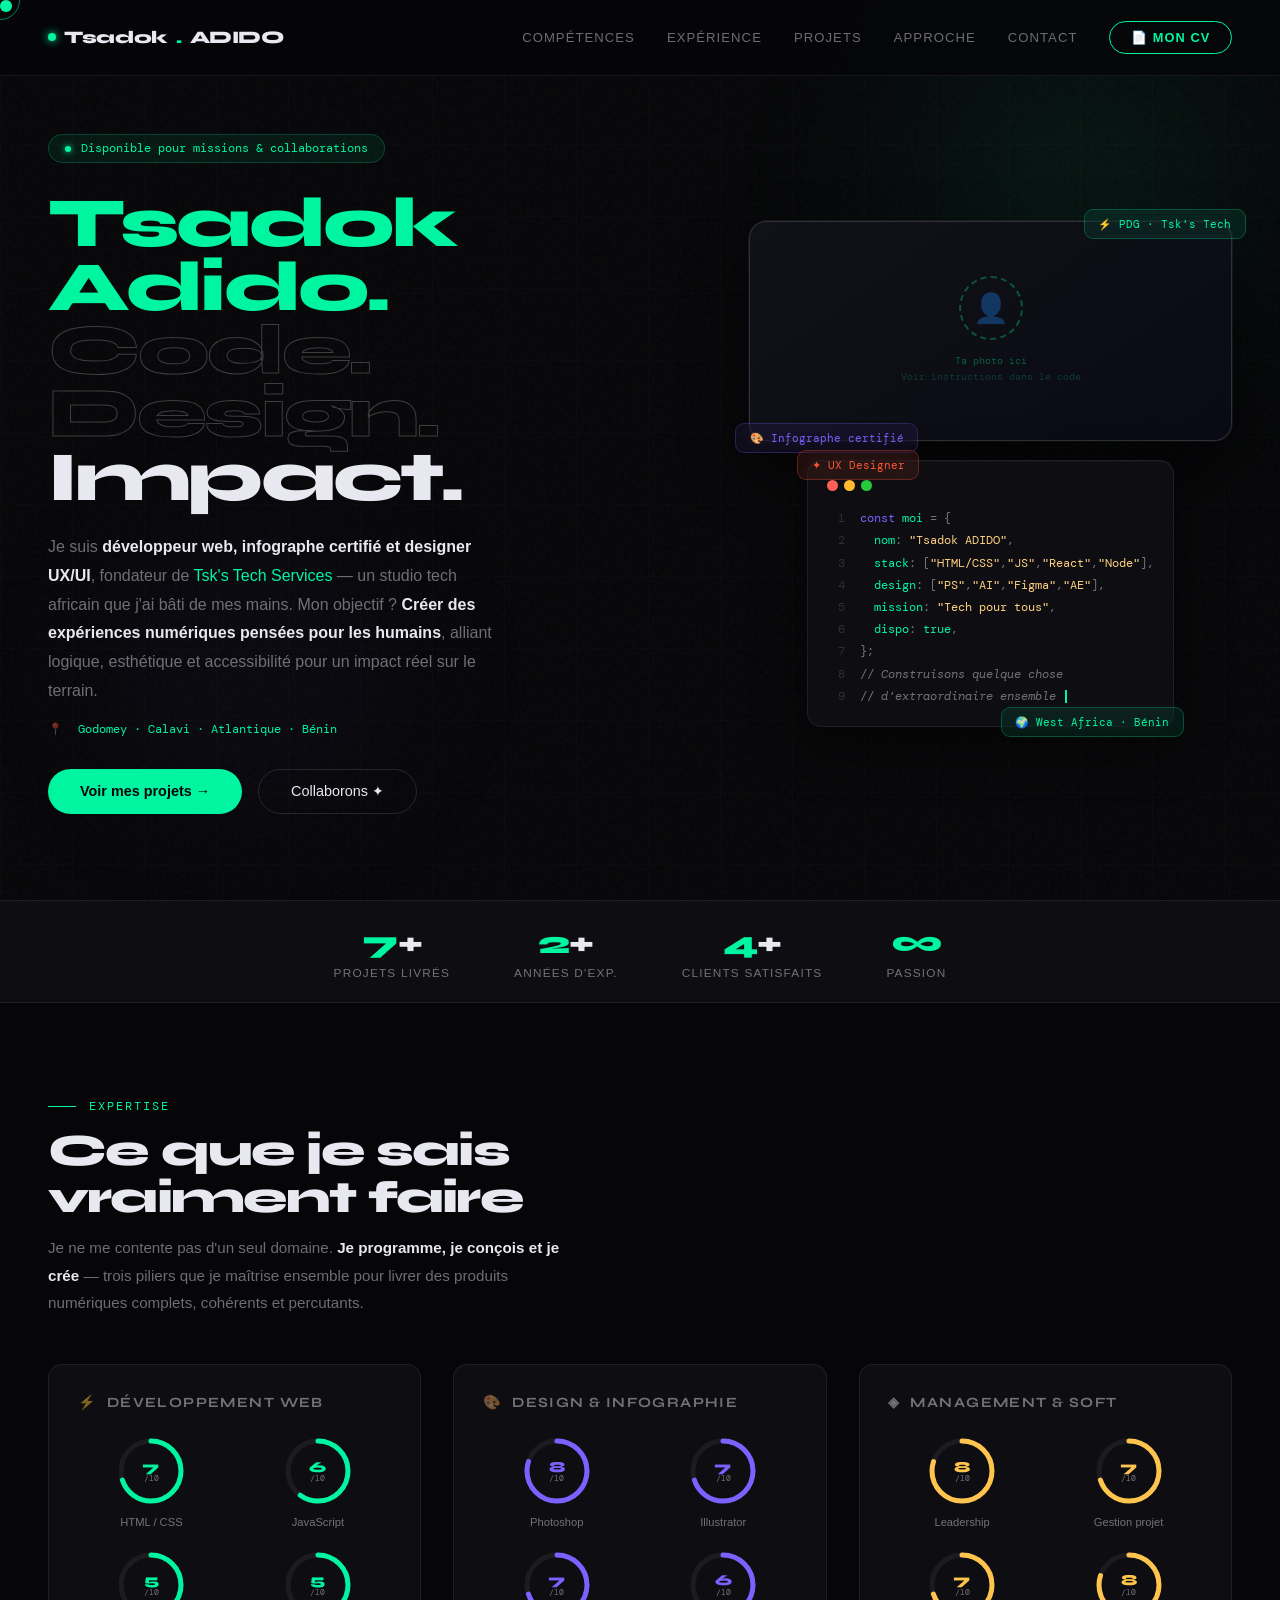
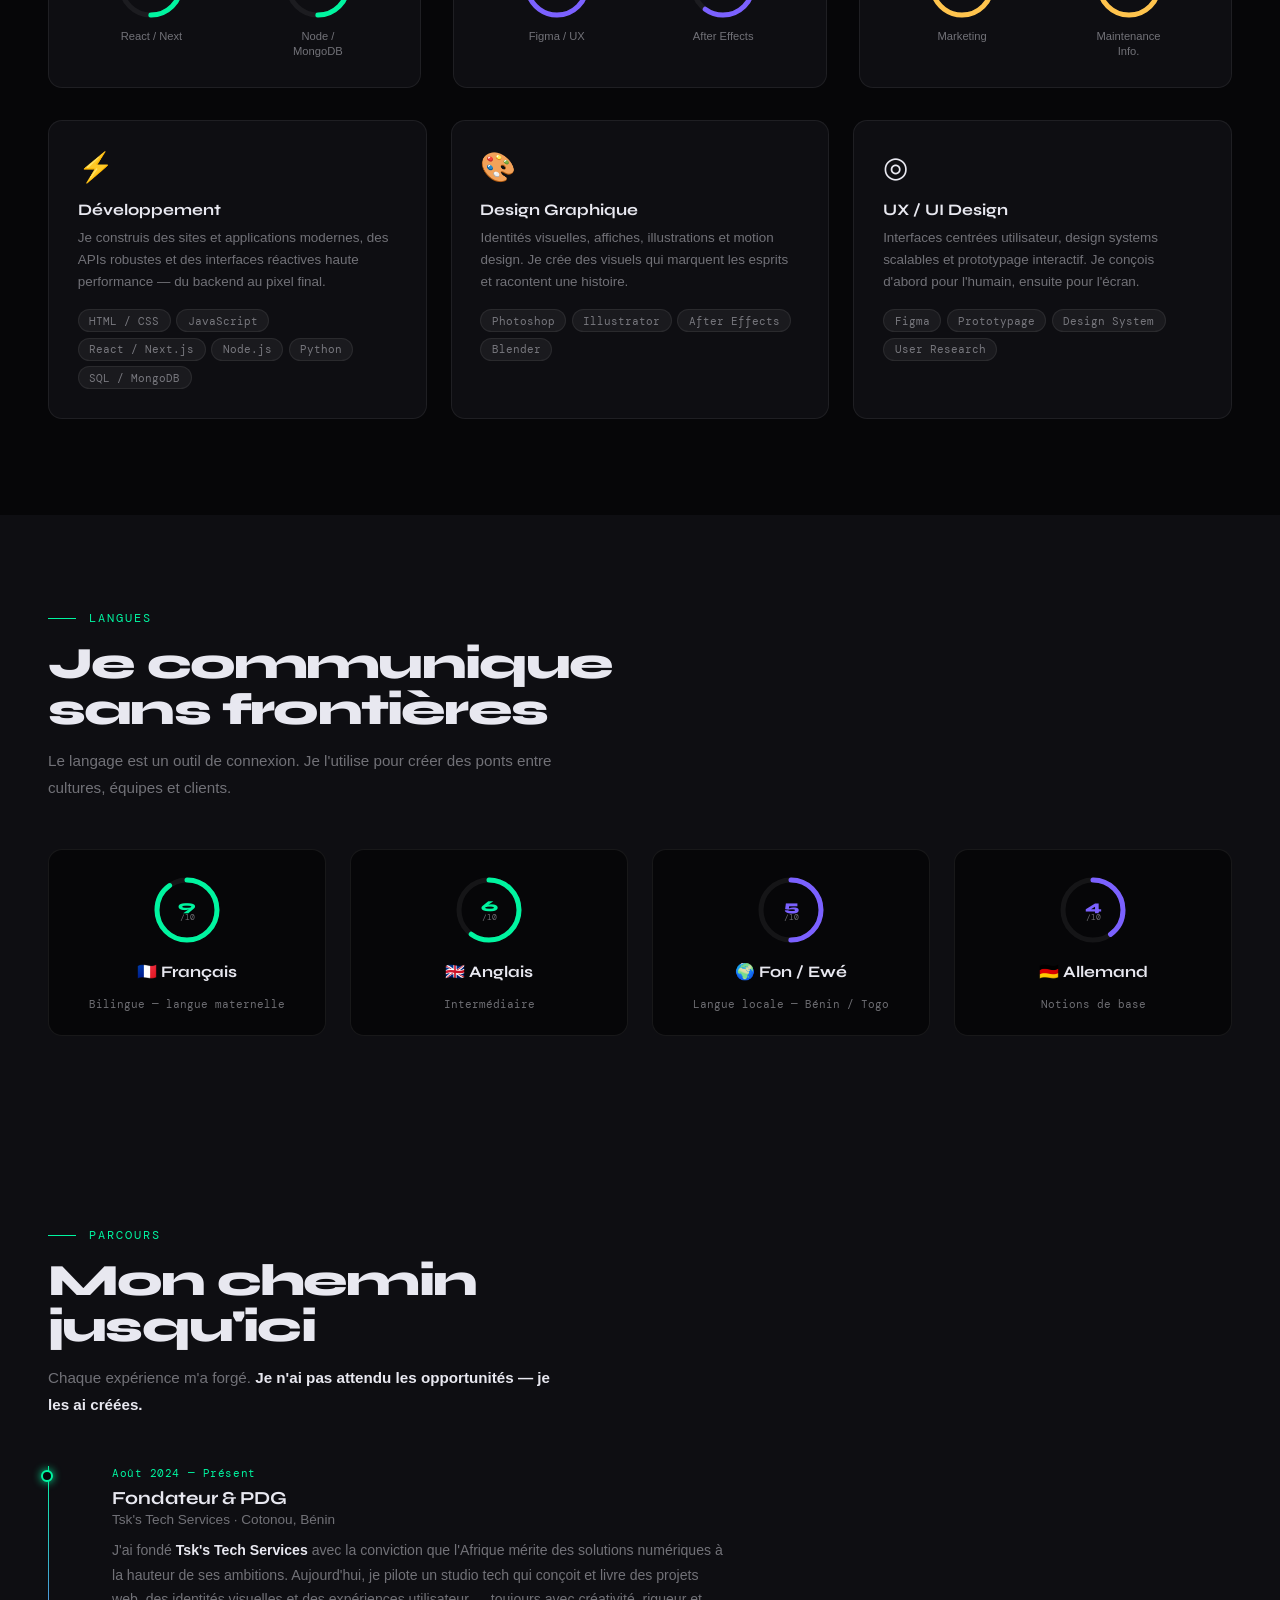
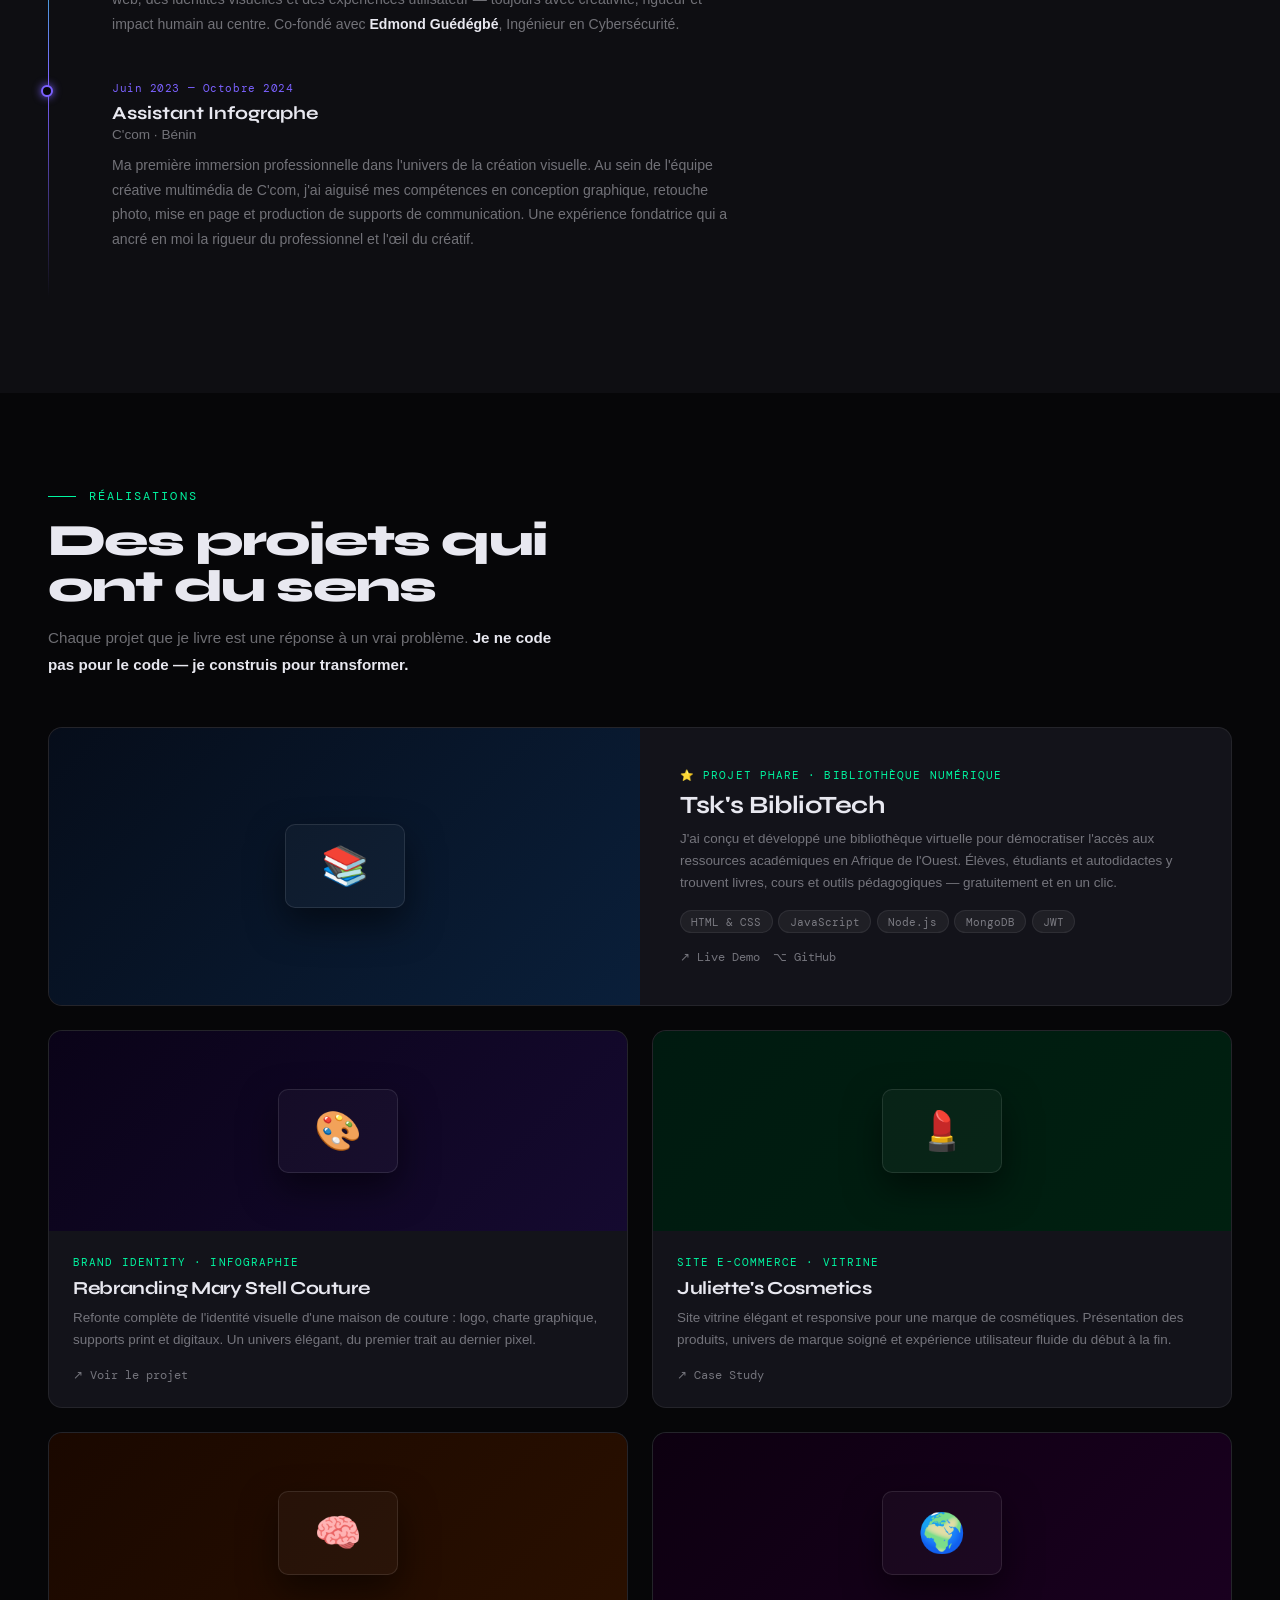
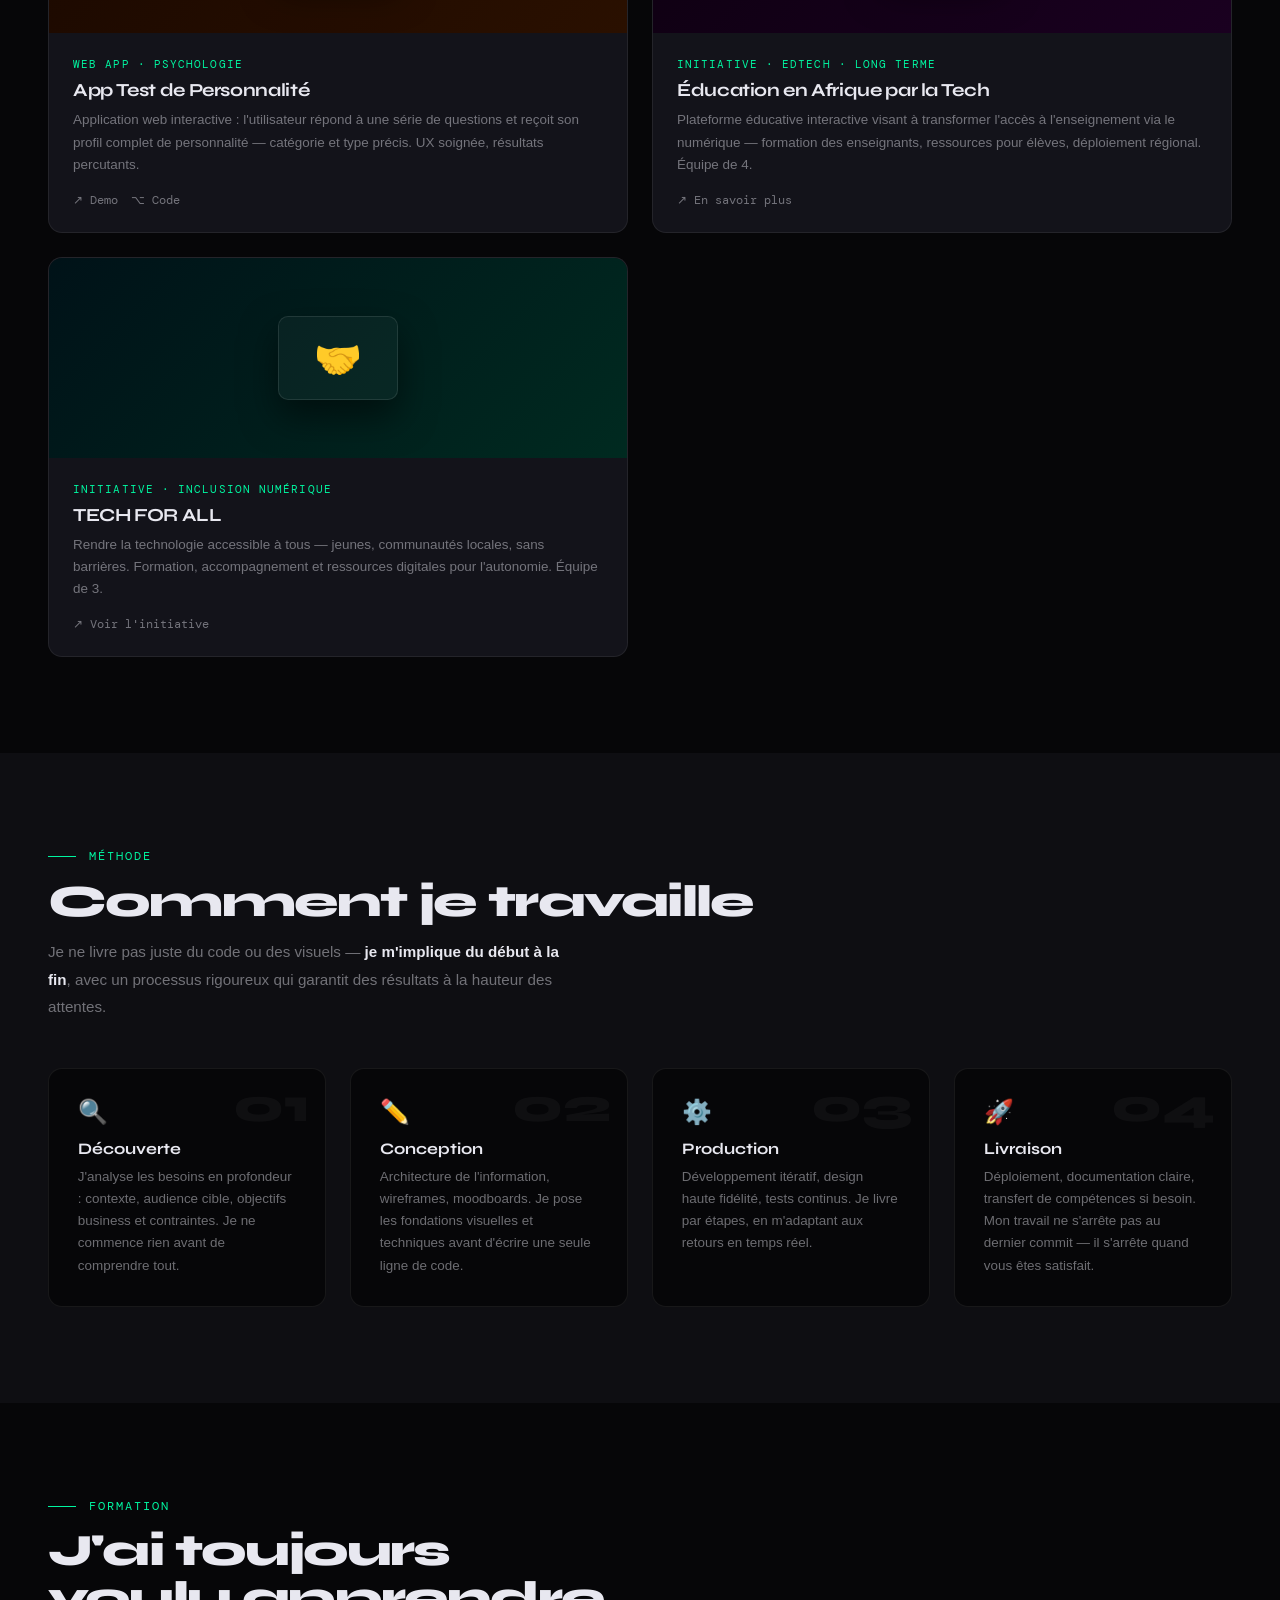
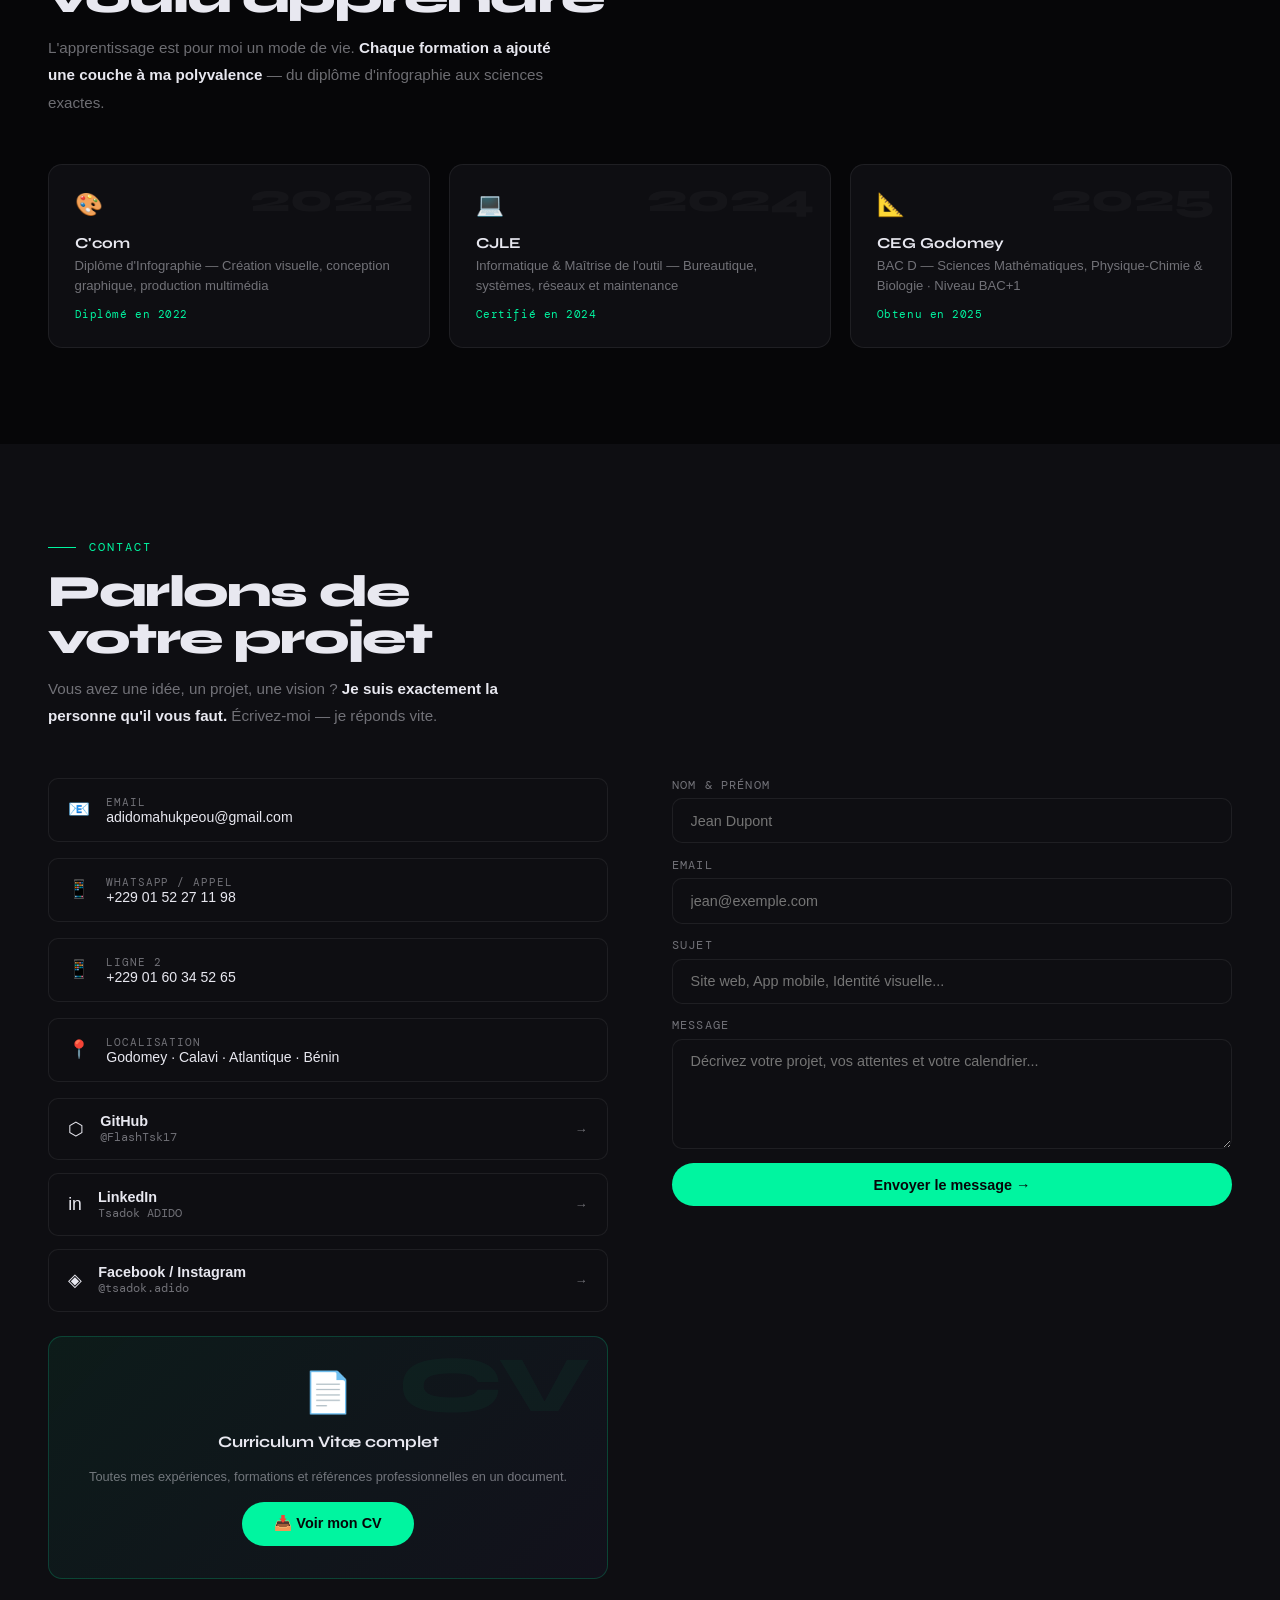
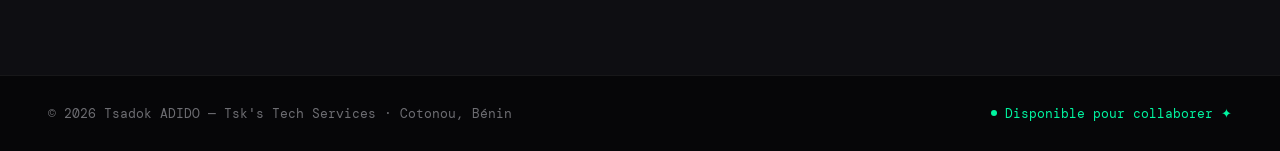
==== commit 0ffa9f97: "Update index.html" ====
--- a/Tsadok's PortFolio.html
+++ b/Tsadok's PortFolio.html
@@ -670,7 +670,7 @@
       <span class="ht-plain">Impact.</span>
     </h1>
     <p class="hero-bio">
-      Je suis <strong>développeur web, infographe certifié et designer UX/UI</strong>, fondateur de <em>Tsk's Tech Services</em> — un studio tech africain que j'ai bâti de mes mains depuis Cotonou, Bénin.
+      Je suis <strong>développeur web, infographe certifié et designer UX/UI</strong>, fondateur de <em>Tsk's Tech Services</em> — un studio tech africain que j'ai bâti de mes mains. 
       Mon objectif ? <strong>Créer des expériences numériques pensées pour les humains</strong>, alliant logique, esthétique et accessibilité pour un impact réel sur le terrain.
     </p>
     <div class="hero-loc">📍&nbsp;<b>Godomey · Calavi · Atlantique · Bénin</b></div>
